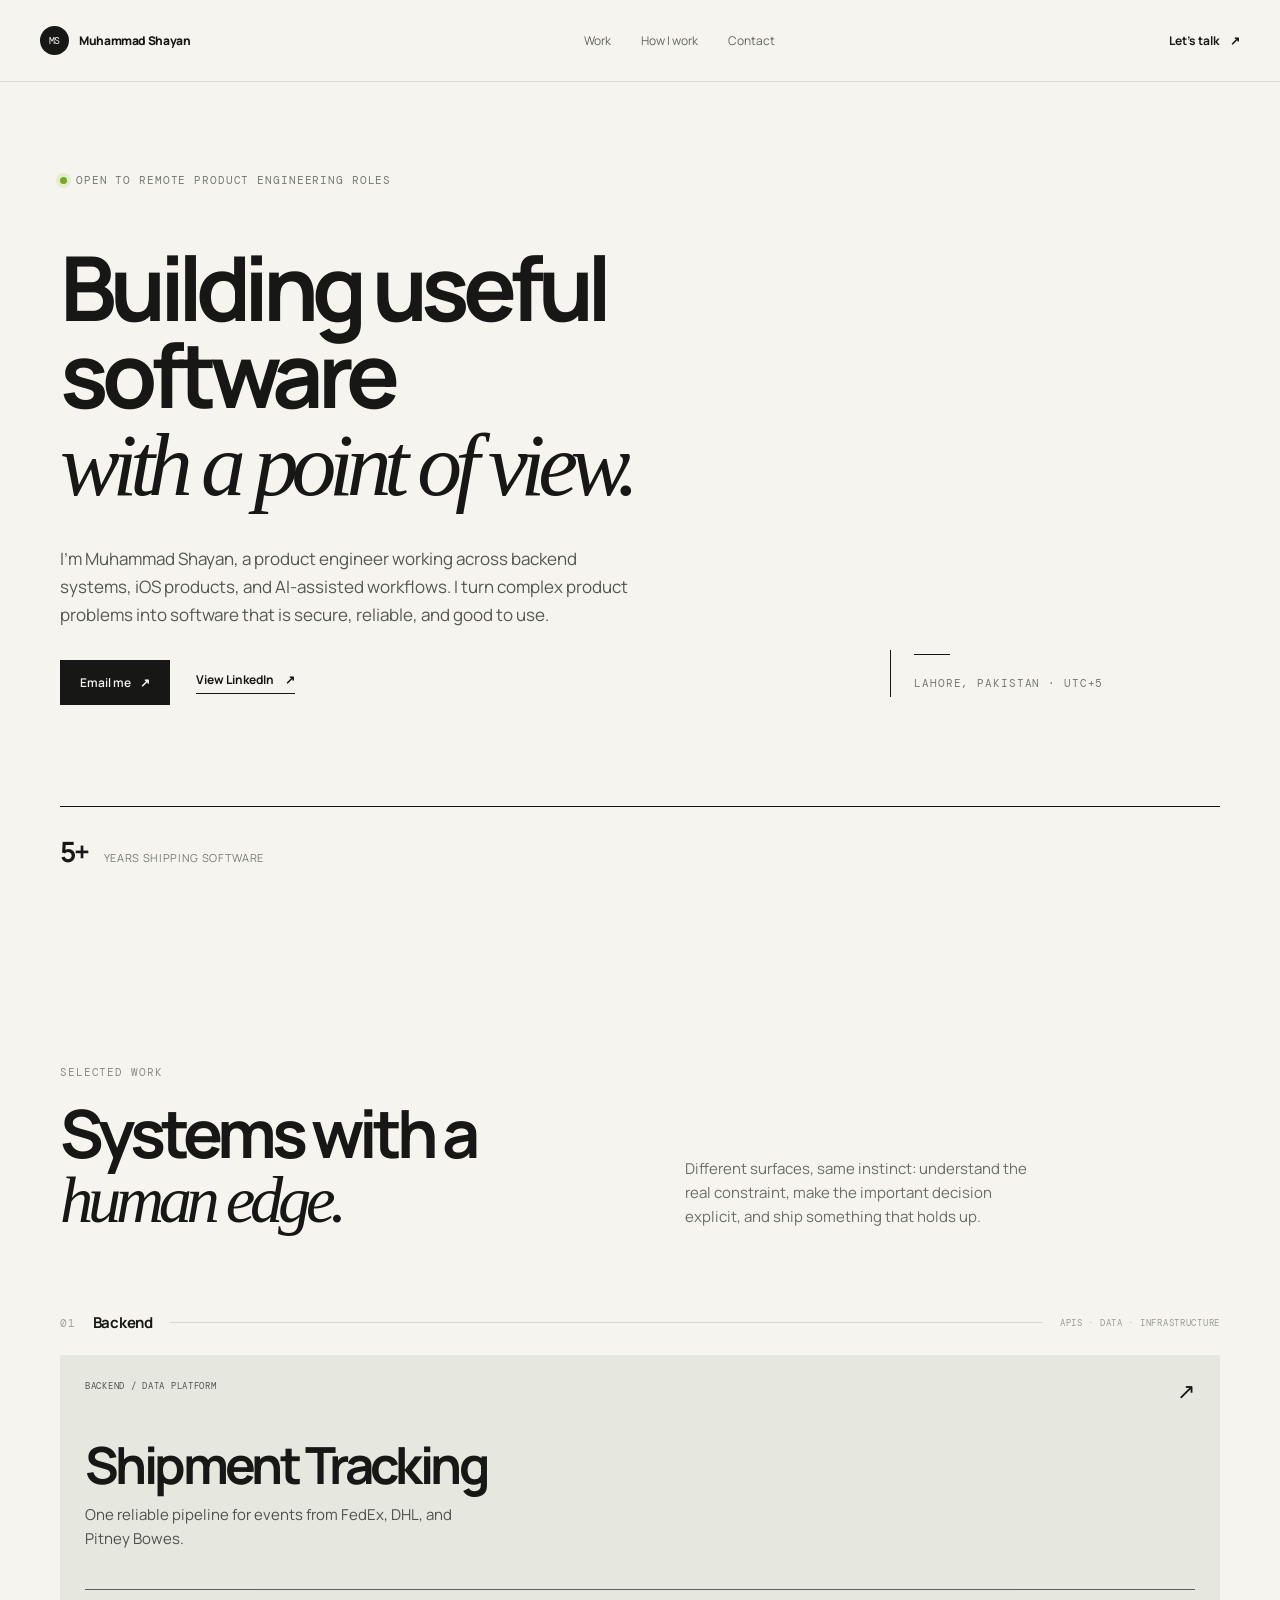
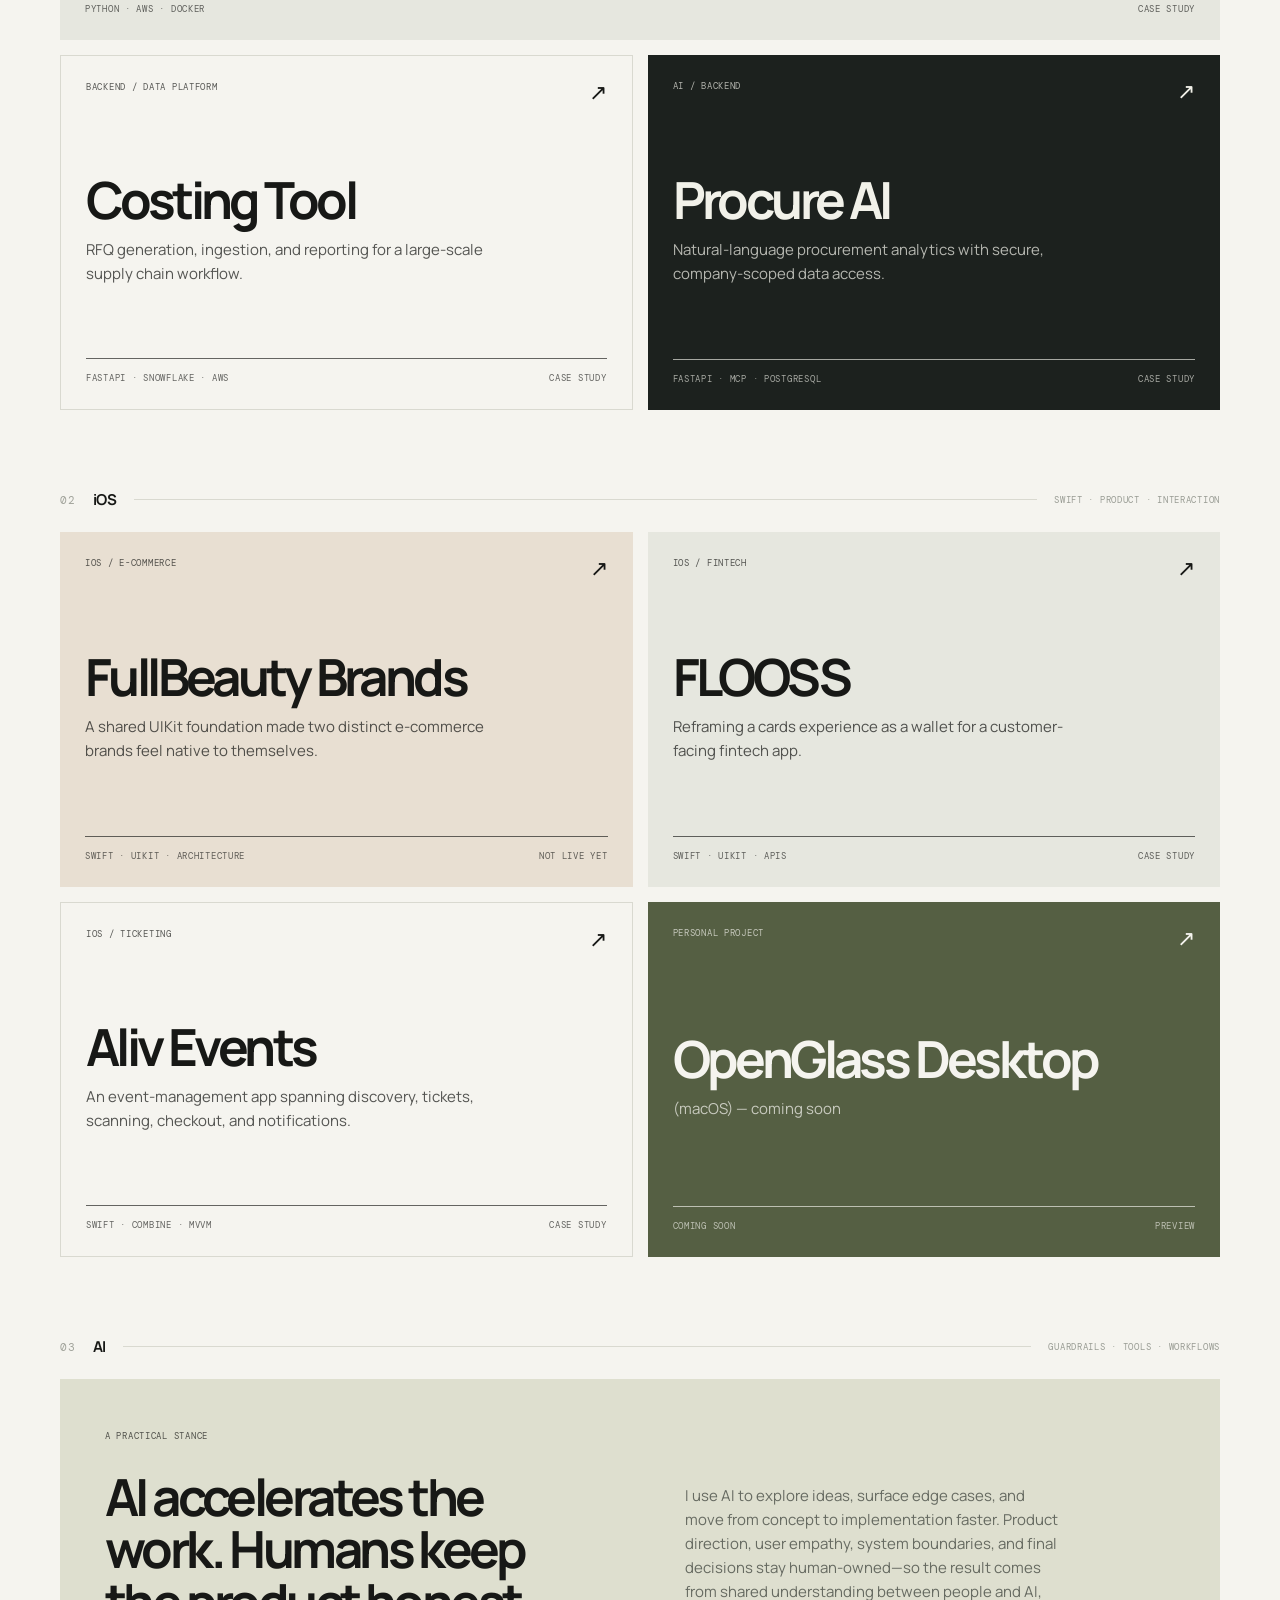
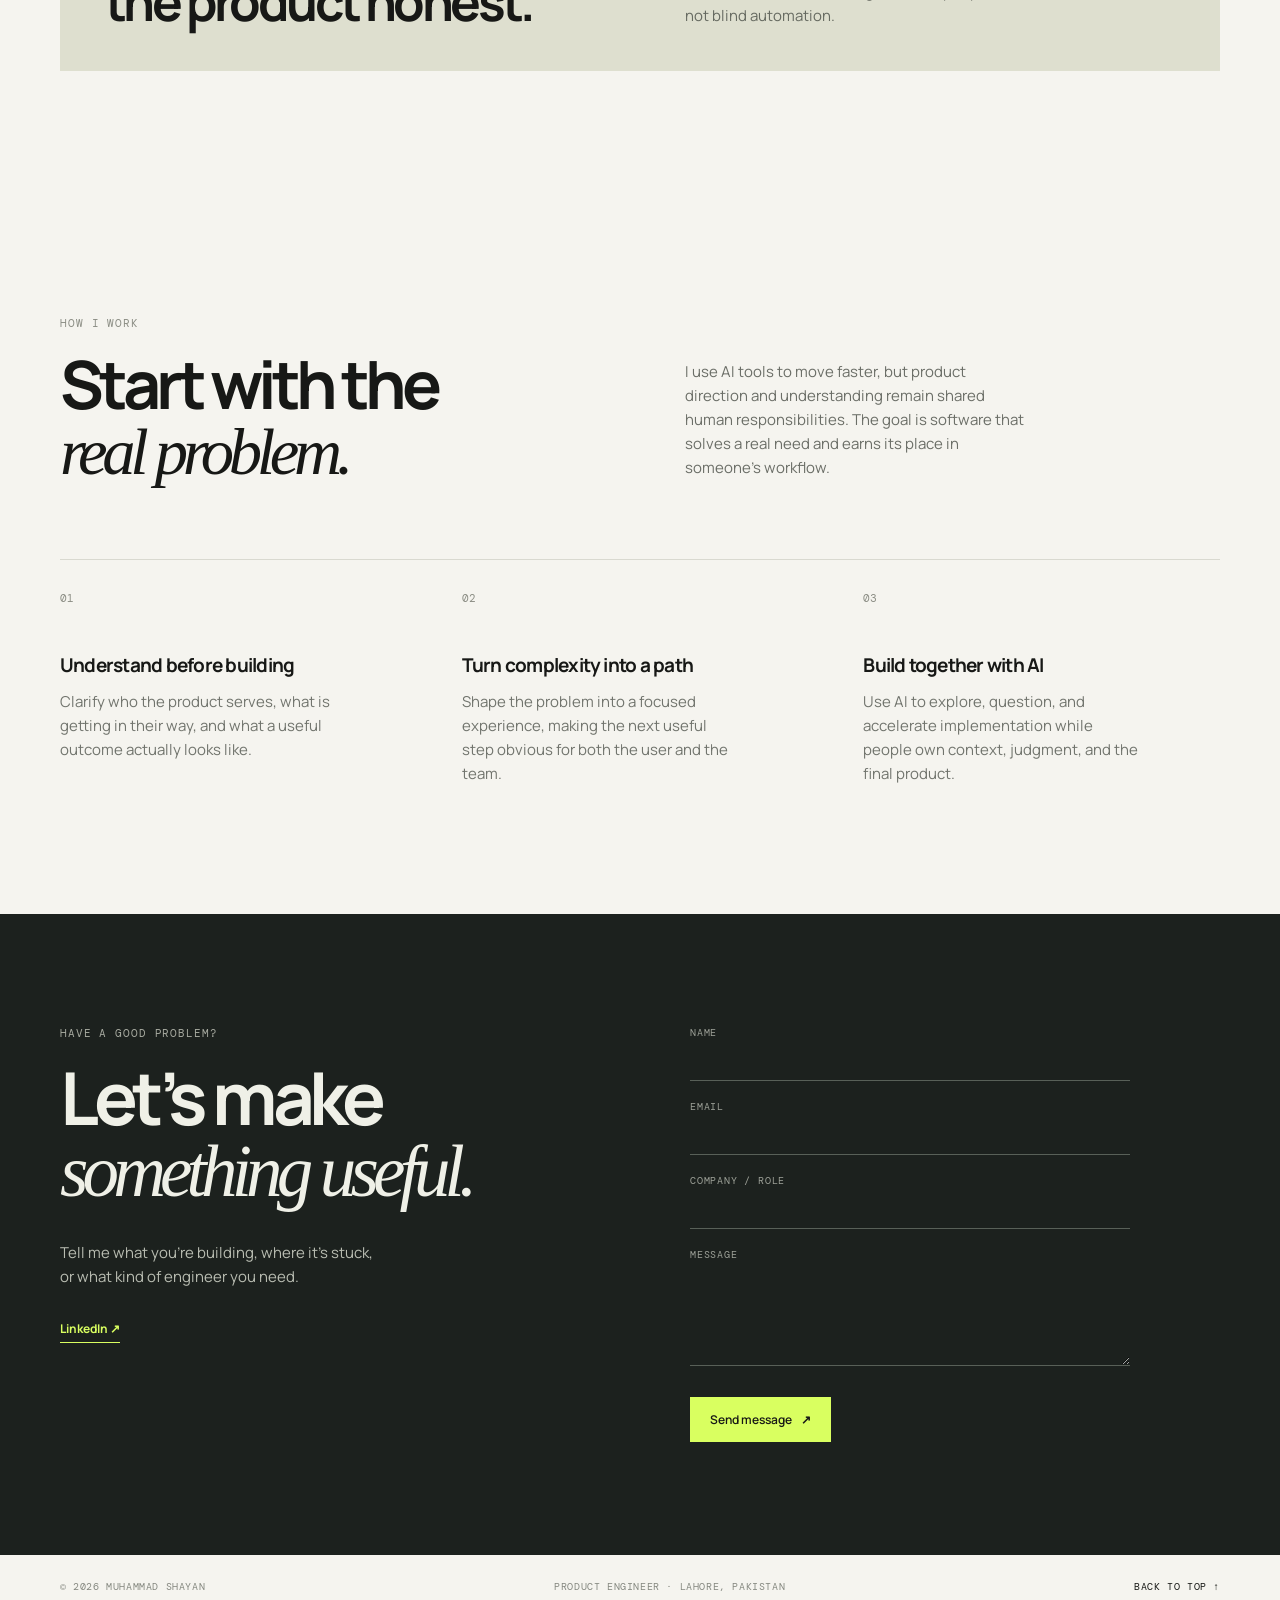
==== index.html @ cdfc48d8 "Add files via upload" ====
<!doctype html>
<html lang="en">
<head>
  <meta charset="utf-8">
  <meta name="viewport" content="width=device-width, initial-scale=1">
  <meta name="description" content="Muhammad Shayan is a product engineer building AI-assisted products grounded in secure APIs, useful data, and thoughtful UX.">
  <title>Muhammad Shayan — Product Engineer</title>
  <link rel="preconnect" href="https://fonts.googleapis.com">
  <link rel="preconnect" href="https://fonts.gstatic.com" crossorigin>
  <link href="https://fonts.googleapis.com/css2?family=DM+Mono:wght@400;500&family=Manrope:wght@400;500;600;700;800&display=swap" rel="stylesheet">
  <link rel="stylesheet" href="styles.css">
</head>
<body>
  <header class="site-header">
    <a class="brand" href="#top" aria-label="Muhammad Shayan home"><span class="brand-mark">MS</span><span>Muhammad Shayan</span></a>
    <nav aria-label="Main navigation">
      <a href="#work">Work</a><a href="#how-i-work">How I work</a><a href="#contact">Contact</a>
    </nav>
    <a class="header-cta" href="#contact">Let’s talk <span>↗</span></a>
  </header>

  <main id="top">
    <section class="hero section-shell">
      <div class="eyebrow"><span class="status-dot"></span> Open to remote product engineering roles</div>
      <div class="hero-grid">
        <div>
          <h1>Building useful software<br><em>with a point of view.</em></h1>
          <p class="hero-copy">I’m Muhammad Shayan, a product engineer working across backend systems, iOS products, and AI-assisted workflows. I turn complex product problems into software that is secure, reliable, and good to use.</p>
          <div class="hero-actions"><a class="button button-dark" href="#contact">Email me <span>↗</span></a><a class="text-link" href="https://www.linkedin.com/in/muhammad-shayan-96467b20a/" target="_blank" rel="noreferrer">View LinkedIn <span>↗</span></a></div>
        </div>
        <div class="hero-note"><span class="note-line"></span><span class="mono-label">Lahore, Pakistan · UTC+5</span></div>
      </div>
      <div class="proof-grid"><div><strong>5+</strong><span>years shipping software</span></div></div>
    </section>

    <section class="work section-shell" id="work">
      <div class="section-intro"><div><span class="kicker">Selected work</span><h2>Systems with a<br><em>human edge.</em></h2></div><p>Different surfaces, same instinct: understand the real constraint, make the important decision explicit, and ship something that holds up.</p></div>
      <div class="discipline-block" id="backend"><div class="discipline-heading"><span class="section-number">01</span><h3>Backend</h3><span class="line"></span><span class="discipline-meta">APIs · data · infrastructure</span></div>
        <div class="project-grid">
          <a class="project-card card-wide card-light" href="projects/shipment-tracking.html"><div class="card-top"><span class="tag">Backend / Data platform</span><span class="arrow">↗</span></div><div><h4>Shipment Tracking</h4><p>One reliable pipeline for events from FedEx, DHL, and Pitney Bowes.</p></div><div class="card-footer"><span>Python · AWS · Docker</span><span>Case study</span></div></a>
          <a class="project-card card-outline" href="projects/costing-tool.html"><div class="card-top"><span class="tag">Backend / Data platform</span><span class="arrow">↗</span></div><div><h4>Costing Tool</h4><p>RFQ generation, ingestion, and reporting for a large-scale supply chain workflow.</p></div><div class="card-footer"><span>FastAPI · Snowflake · AWS</span><span>Case study</span></div></a>
          <a class="project-card dark-card" href="projects/procure-ai.html"><div class="card-top"><span class="tag">AI / Backend</span><span class="arrow">↗</span></div><div><h4>Procure AI</h4><p>Natural-language procurement analytics with secure, company-scoped data access.</p></div><div class="card-footer"><span>FastAPI · MCP · PostgreSQL</span><span>Case study</span></div></a>
        </div>
      </div>
      <div class="discipline-block" id="ios"><div class="discipline-heading"><span class="section-number">02</span><h3>iOS</h3><span class="line"></span><span class="discipline-meta">Swift · product · interaction</span></div>
        <div class="project-grid">
          <a class="project-card card-warm" href="projects/fullbeauty.html"><div class="card-top"><span class="tag">iOS / E-commerce</span><span class="arrow">↗</span></div><div><h4>FullBeauty Brands</h4><p>A shared UIKit foundation made two distinct e-commerce brands feel native to themselves.</p></div><div class="card-footer"><span>Swift · UIKit · Architecture</span><span>Not live yet</span></div></a>
          <a class="project-card card-light" href="projects/flooss.html"><div class="card-top"><span class="tag">iOS / Fintech</span><span class="arrow">↗</span></div><div><h4>FLOOSS</h4><p>Reframing a cards experience as a wallet for a customer-facing fintech app.</p></div><div class="card-footer"><span>Swift · UIKit · APIs</span><span>Case study</span></div></a>
          <a class="project-card card-outline" href="projects/aliv-events.html"><div class="card-top"><span class="tag">iOS / Ticketing</span><span class="arrow">↗</span></div><div><h4>Aliv Events</h4><p>An event-management app spanning discovery, tickets, scanning, checkout, and notifications.</p></div><div class="card-footer"><span>Swift · Combine · MVVM</span><span>Case study</span></div></a>
          <a class="project-card card-dark-accent" href="projects/openglass.html"><div class="card-top"><span class="tag">Personal project</span><span class="arrow">↗</span></div><div><h4>OpenGlass Desktop</h4><p>(macOS) — coming soon</p></div><div class="card-footer"><span>Coming soon</span><span>Preview</span></div></a>
        </div>
      </div>
      <div class="discipline-block" id="ai"><div class="discipline-heading"><span class="section-number">03</span><h3>AI</h3><span class="line"></span><span class="discipline-meta">guardrails · tools · workflows</span></div>
        <div class="ai-feature"><div><span class="tag">A practical stance</span><h4>AI accelerates the work. Humans keep the product honest.</h4></div><p>I use AI to explore ideas, surface edge cases, and move from concept to implementation faster. Product direction, user empathy, system boundaries, and final decisions stay human-owned—so the result comes from shared understanding between people and AI, not blind automation.</p></div>
      </div>
    </section>


    <section class="how section-shell" id="how-i-work"><div class="section-intro"><div><span class="kicker">How I work</span><h2>Start with the<br><em>real problem.</em></h2></div><p>I use AI tools to move faster, but product direction and understanding remain shared human responsibilities. The goal is software that solves a real need and earns its place in someone’s workflow.</p></div><div class="principles"><div><span>01</span><h3>Understand before building</h3><p>Clarify who the product serves, what is getting in their way, and what a useful outcome actually looks like.</p></div><div><span>02</span><h3>Turn complexity into a path</h3><p>Shape the problem into a focused experience, making the next useful step obvious for both the user and the team.</p></div><div><span>03</span><h3>Build together with AI</h3><p>Use AI to explore, question, and accelerate implementation while people own context, judgment, and the final product.</p></div></div></section>

    <section class="contact dark-section" id="contact"><div class="section-shell contact-grid"><div><span class="kicker muted">Have a good problem?</span><h2>Let’s make<br><em>something useful.</em></h2><p class="contact-intro">Tell me what you’re building, where it’s stuck, or what kind of engineer you need.</p><a class="linkedin-link" href="https://www.linkedin.com/in/muhammad-shayan-96467b20a/" target="_blank" rel="noreferrer">LinkedIn <span>↗</span></a></div><form action="https://formspree.io/f/xoeadeao" method="POST"><label>Name<input type="text" name="name" autocomplete="name" required></label><label>Email<input type="email" name="email" autocomplete="email" required></label><label>Company / role<input type="text" name="company_role" required></label><label>Message<textarea name="message" rows="4" required></textarea></label><button class="button button-light" type="submit">Send message <span>↗</span></button></form></div></section>
  </main>
  <footer class="site-footer section-shell"><span>© 2026 Muhammad Shayan</span><span>Product engineer · Lahore, Pakistan</span><a href="#top">Back to top ↑</a></footer>
  <script src="script.js"></script>
</body>
</html>
---- styles.css ----
:root{--ink:#171816;--muted:#777a73;--paper:#f5f4ef;--line:#d9d9d0;--dark:#1c211e;--acid:#d9ff60;--warm:#e8dfd2;--serif:Georgia,'Times New Roman',serif;--sans:'Manrope',Arial,sans-serif;--mono:'DM Mono',monospace}*{box-sizing:border-box}html{scroll-behavior:smooth}body{margin:0;background:var(--paper);color:var(--ink);font-family:var(--sans);font-size:15px;line-height:1.6}a{color:inherit;text-decoration:none}.section-shell{max-width:1240px;margin:0 auto;padding-left:40px;padding-right:40px}.site-header{height:82px;display:flex;align-items:center;justify-content:space-between;max-width:1320px;margin:auto;padding:0 40px;border-bottom:1px solid var(--line);font-size:12px}.brand{display:flex;align-items:center;gap:10px;font-weight:800;letter-spacing:-.03em}.brand-mark{display:grid;place-items:center;width:29px;height:29px;background:var(--ink);color:var(--paper);border-radius:50%;font:10px var(--mono);letter-spacing:-.08em}.site-header nav{display:flex;gap:30px;color:#62655e}.site-header nav a:hover,.text-link:hover{color:var(--ink)}.header-cta{font-weight:700}.header-cta span,.button span,.text-link span{margin-left:9px}.hero{padding-top:91px;padding-bottom:76px}.eyebrow,.kicker,.tag,.note-label,.mono-label,.discipline-meta,.section-number,.card-footer,.form-note{font:11px var(--mono);text-transform:uppercase;letter-spacing:.08em}.eyebrow{display:flex;align-items:center;gap:9px;color:var(--muted);margin-bottom:57px}.status-dot{width:7px;height:7px;border-radius:50%;background:#79a91e;box-shadow:0 0 0 4px #e4edcf}.hero-grid{display:grid;grid-template-columns:1.55fr .7fr;gap:100px;align-items:end}.hero h1,h2{font-size:clamp(48px,7vw,94px);letter-spacing:-.075em;line-height:.97;margin:0;font-weight:700}.hero h1 em,h2 em{font-family:var(--serif);font-weight:400;letter-spacing:-.08em}.hero-copy{max-width:575px;color:#555850;font-size:17px;line-height:1.65;margin:36px 0 31px}.hero-actions{display:flex;align-items:center;gap:26px}.button{display:inline-flex;align-items:center;border:0;padding:14px 20px;font:600 12px var(--sans);cursor:pointer}.button-dark{background:var(--ink);color:var(--paper)}.button-light{background:var(--acid);color:var(--ink)}.text-link{font-weight:700;font-size:12px;border-bottom:1px solid currentColor;padding-bottom:4px}.hero-note{border-left:1px solid var(--ink);padding:4px 0 3px 23px;margin-bottom:8px}.hero-note p{font-size:16px;line-height:1.5;margin:17px 0 31px;max-width:235px}.note-label,.mono-label{color:var(--muted)}.note-line{display:block;width:36px;border-top:1px solid var(--ink);margin-bottom:15px}.proof-grid{display:grid;grid-template-columns:repeat(3,1fr);gap:20px;border-top:1px solid var(--ink);margin-top:101px;padding-top:22px}.proof-grid div{display:flex;align-items:baseline;gap:15px}.proof-grid strong{font-size:28px;letter-spacing:-.06em}.proof-grid span{font-size:11px;color:var(--muted);text-transform:uppercase;letter-spacing:.06em}.work{padding-top:115px;padding-bottom:130px}.section-intro{display:grid;grid-template-columns:1fr 1fr;gap:90px;align-items:end;margin-bottom:75px}.kicker{display:block;color:#8b8d84;margin-bottom:22px}.section-intro h2{font-size:clamp(44px,5.2vw,70px)}.section-intro>p{max-width:345px;color:#6b6e67;margin:0 0 4px}.discipline-block{margin-top:78px}.discipline-heading{display:flex;align-items:center;gap:17px;margin-bottom:20px}.discipline-heading h3{font-size:15px;margin:0;letter-spacing:-.02em}.section-number{color:#a1a39b}.discipline-heading .line{height:1px;flex:1;background:var(--line)}.discipline-meta{color:#999c94;font-size:9px}.project-grid{display:grid;grid-template-columns:1fr 1fr;gap:15px}.project-card{min-height:355px;padding:25px;display:flex;flex-direction:column;justify-content:space-between;transition:transform .3s ease,box-shadow .3s ease}.project-card:hover{transform:translateY(-5px);box-shadow:0 14px 28px #1c211e13}.card-wide{grid-column:span 2;min-height:285px}.dark-card{background:var(--dark);color:#f1f1e9}.card-light{background:#e6e7df}.card-outline{border:1px solid var(--line)}.card-warm{background:var(--warm)}.card-dark-accent{background:#555f43;color:#f5f4ef}.card-top,.card-footer{display:flex;justify-content:space-between;gap:15px}.tag{font-size:9px;opacity:.7}.arrow{font-size:22px;line-height:1}.project-card h4{font-size:clamp(31px,4vw,56px);line-height:1;letter-spacing:-.07em;margin:0 0 13px}.project-card p{max-width:410px;margin:0;opacity:.72}.card-footer{font-size:9px;opacity:.65;border-top:1px solid currentColor;padding-top:13px}.ai-feature{display:grid;grid-template-columns:1fr 1fr;gap:90px;background:#dedfcf;padding:43px 45px;align-items:end}.ai-feature h4{font-size:clamp(28px,4vw,52px);line-height:1.03;letter-spacing:-.07em;max-width:550px;margin:24px 0 0}.ai-feature p{color:#666a61;max-width:380px;margin:0}.dark-section{background:var(--dark);color:#eff0e7}.split-section{display:grid;grid-template-columns:1fr 1fr;gap:100px;padding-top:112px;padding-bottom:118px}.muted{color:#a7aaa0}.about h2,.contact h2{font-size:clamp(46px,5.7vw,75px)}.about-copy{max-width:405px;align-self:end;color:#b9bdb2}.about-copy p{margin:0 0 21px}.light-link{color:var(--acid);display:inline-block;margin-top:18px}.how{padding-top:115px;padding-bottom:128px}.principles{display:grid;grid-template-columns:repeat(3,1fr);gap:45px;border-top:1px solid var(--line);padding-top:25px}.principles span{font:11px var(--mono);color:#8b8d84}.principles h3{font-size:19px;margin:41px 0 10px;letter-spacing:-.04em}.principles p{color:#71746d;max-width:275px;margin:0}.contact{padding:0}.contact-grid{display:grid;grid-template-columns:1fr 1fr;gap:100px;padding-top:112px;padding-bottom:113px}.contact-intro{color:#b9bdb2;max-width:315px;margin:33px 0 27px}.linkedin-link{color:var(--acid);font-weight:700;font-size:12px;border-bottom:1px solid var(--acid);padding-bottom:5px}.contact form{max-width:440px}.contact label{display:block;color:#9da198;font:10px var(--mono);text-transform:uppercase;letter-spacing:.08em;margin-bottom:19px}.contact input,.contact textarea{display:block;width:100%;border:0;border-bottom:1px solid #586058;background:transparent;color:#eff0e7;padding:10px 0;font:15px var(--sans);outline:0;resize:vertical}.contact input:focus,.contact textarea:focus{border-color:var(--acid)}.contact button{margin-top:12px}.form-note{color:#777e72;font-size:9px;margin-top:17px}.site-footer{display:flex;justify-content:space-between;padding-top:25px;padding-bottom:25px;font:10px var(--mono);text-transform:uppercase;letter-spacing:.06em;color:#858880}.site-footer a{color:var(--ink)}@media(max-width:760px){.section-shell{padding-left:22px;padding-right:22px}.site-header{padding:0 22px}.site-header nav{display:none}.header-cta{font-size:11px}.hero{padding-top:61px}.eyebrow{margin-bottom:42px}.hero-grid,.section-intro,.split-section,.contact-grid,.ai-feature{grid-template-columns:1fr;gap:37px}.hero-copy{font-size:15px}.hero-note{margin-top:25px}.proof-grid{margin-top:70px;grid-template-columns:1fr;gap:16px}.proof-grid div{justify-content:space-between}.work,.how{padding-top:80px;padding-bottom:90px}.section-intro{margin-bottom:53px}.discipline-block{margin-top:60px}.discipline-meta{display:none}.project-grid{grid-template-columns:1fr}.card-wide{grid-column:auto}.project-card,.card-wide{min-height:310px}.ai-feature{padding:29px 25px}.split-section,.contact-grid{padding-top:80px;padding-bottom:83px}.principles{grid-template-columns:1fr;gap:36px}.principles h3{margin-top:18px}.site-footer{padding-left:22px;padding-right:22px;gap:12px;flex-wrap:wrap}.site-footer span:nth-child(2){display:none}}
@import url('detail.css');
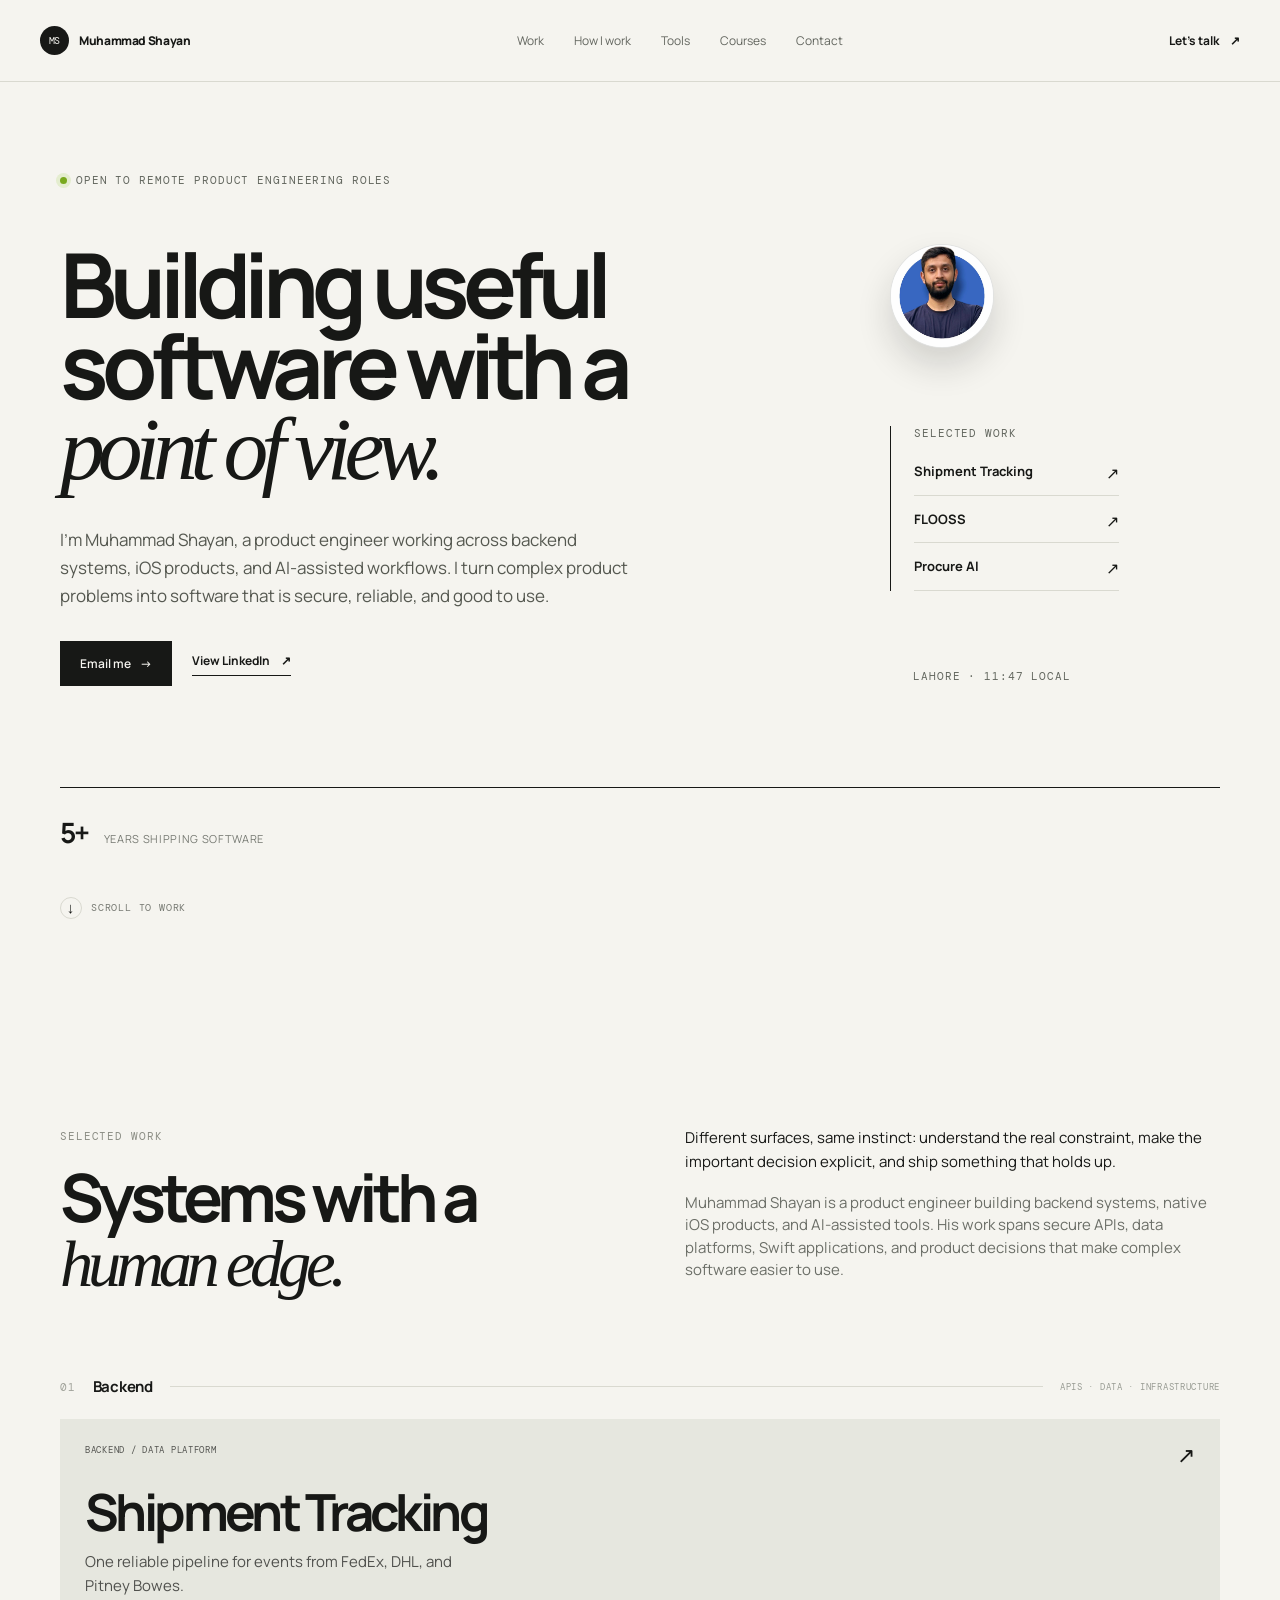
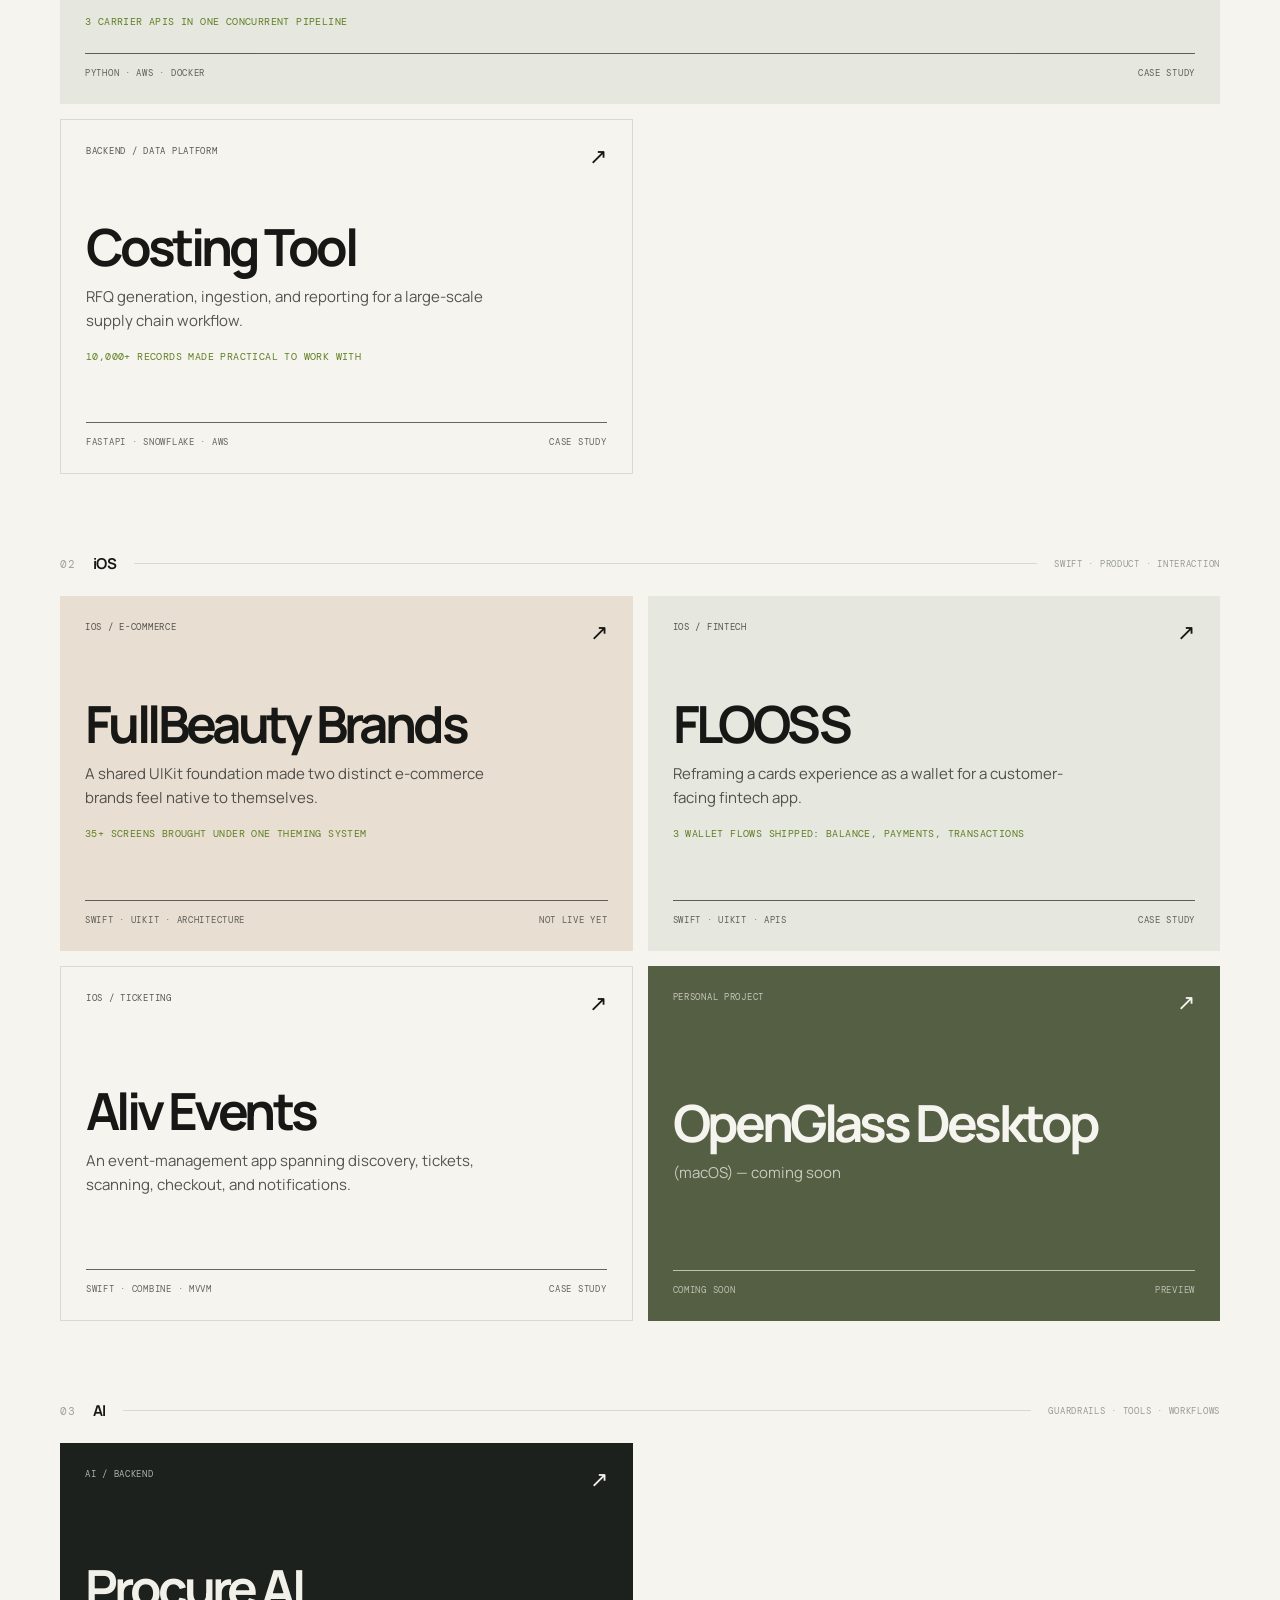
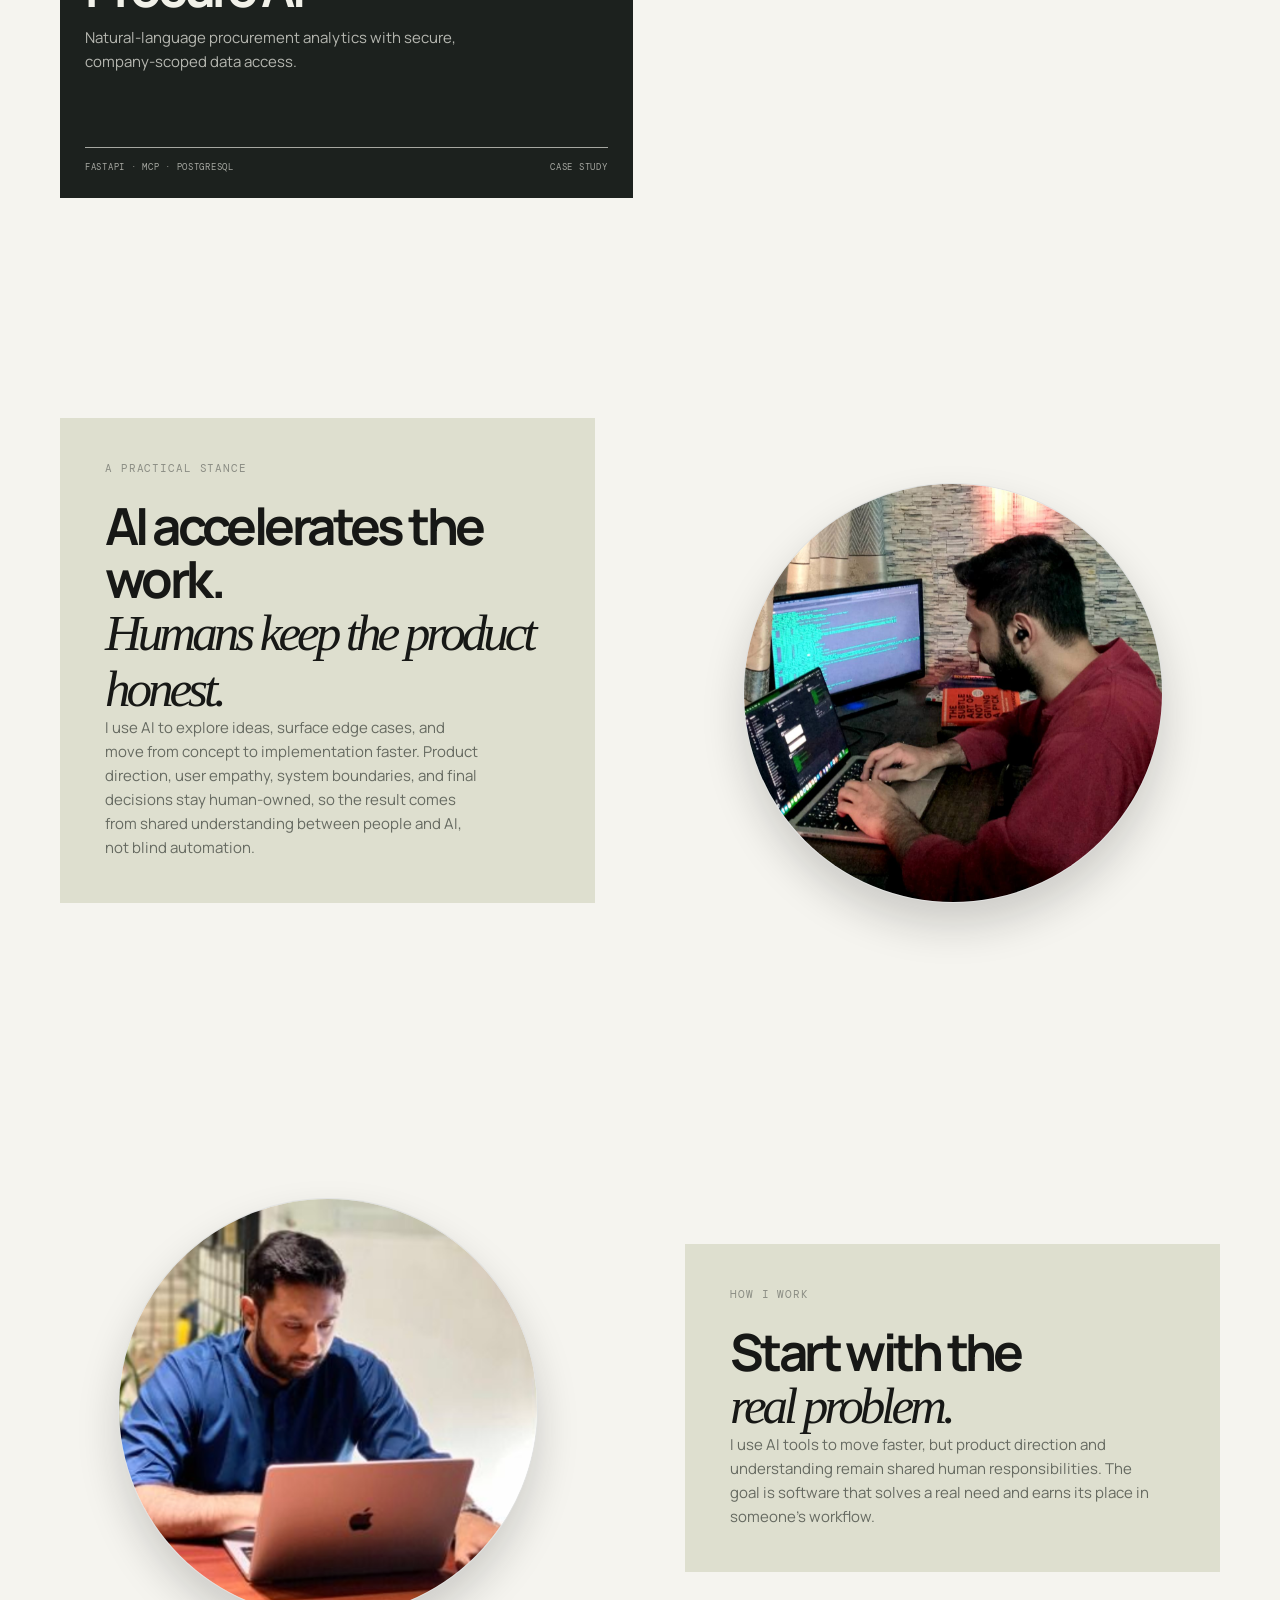
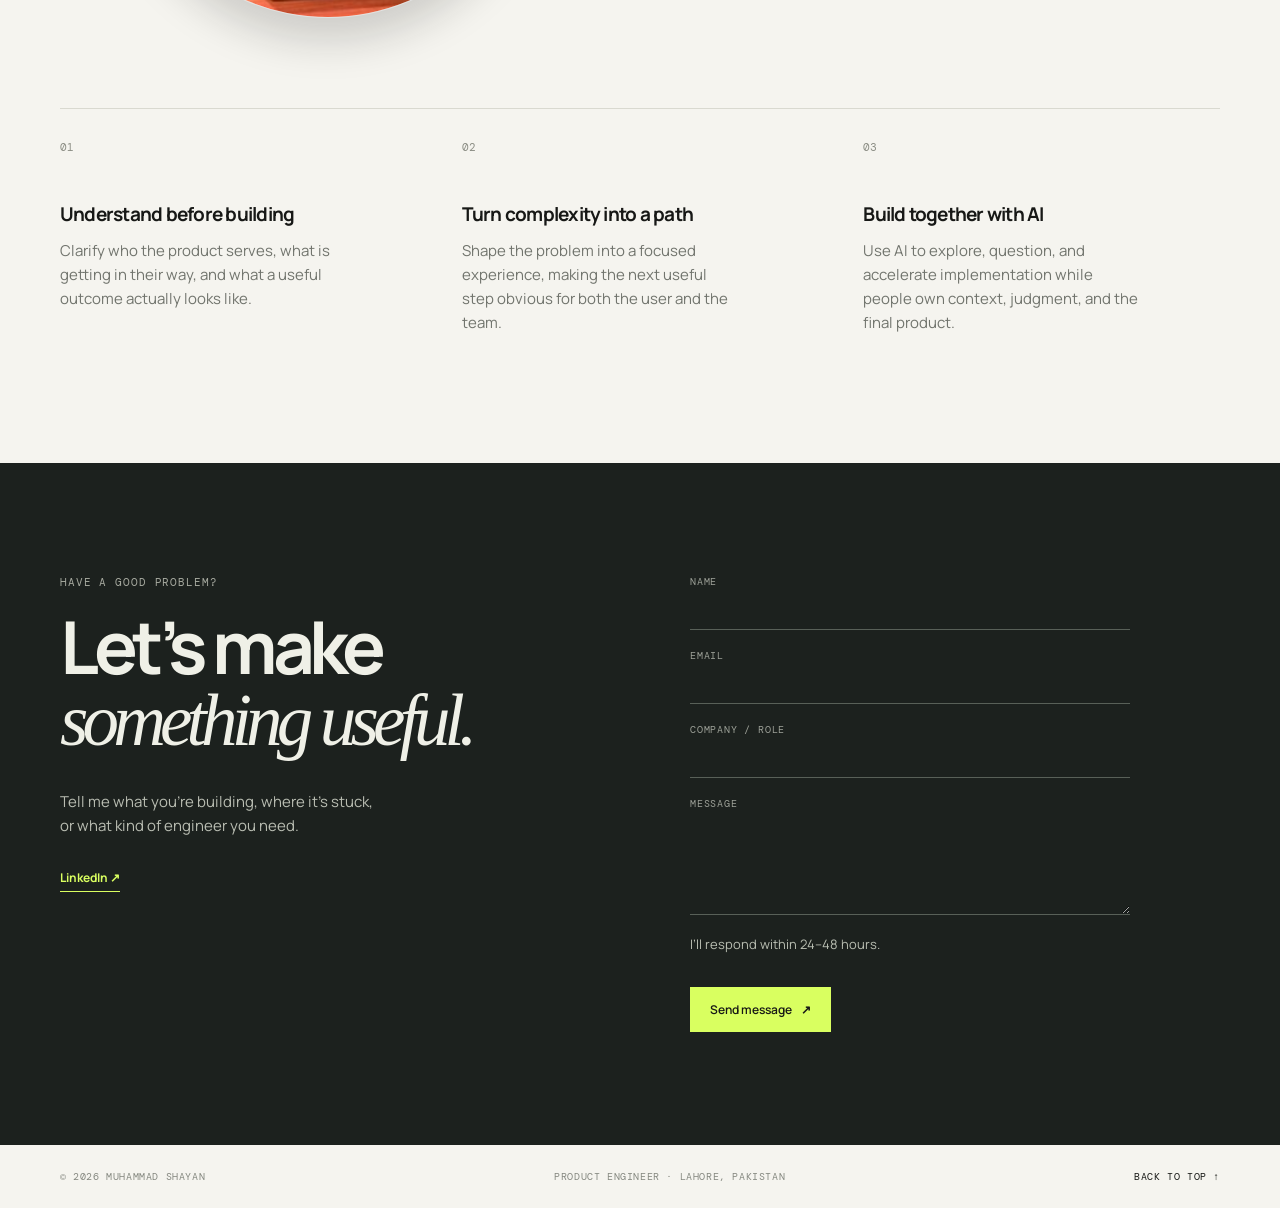
==== commit cac4a52e: "Add files via upload" ====
--- a/index.html
+++ b/index.html
@@ -3,7 +3,30 @@
 <head>
   <meta charset="utf-8">
   <meta name="viewport" content="width=device-width, initial-scale=1">
-  <meta name="description" content="Muhammad Shayan is a product engineer building AI-assisted products grounded in secure APIs, useful data, and thoughtful UX.">
+  <meta name="description" content="Muhammad Shayan is a product engineer building backend systems, native iOS products, and AI-assisted tools grounded in secure APIs, useful data, and thoughtful UX.">
+  <meta name="author" content="Muhammad Shayan">
+  <link rel="canonical" href="https://muhammad-shayan-haider.github.io/">
+  <link rel="icon" href="assets/favicon.svg" type="image/svg+xml">
+  <meta property="og:type" content="website">
+  <meta property="og:url" content="https://muhammad-shayan-haider.github.io/">
+  <meta property="og:title" content="Muhammad Shayan — Product Engineer">
+  <meta property="og:description" content="Backend systems, iOS products, and AI-assisted workflows — built with sound engineering judgment.">
+  <meta property="og:image" content="https://muhammad-shayan-haider.github.io/assets/og-preview.png">
+  <meta property="og:image:width" content="1731">
+  <meta property="og:image:height" content="909">
+  <meta name="twitter:card" content="summary_large_image">
+  <meta name="twitter:title" content="Muhammad Shayan — Product Engineer">
+  <meta name="twitter:description" content="Backend systems, iOS products, and AI-assisted workflows — built with sound engineering judgment.">
+  <meta name="twitter:image" content="https://muhammad-shayan-haider.github.io/assets/og-preview.png">
+  <script type="application/ld+json">
+    {
+      "@context": "https://schema.org",
+      "@graph": [
+        {"@type":"Person","@id":"https://muhammad-shayan-haider.github.io/#person","name":"Muhammad Shayan","jobTitle":"Product Engineer","url":"https://muhammad-shayan-haider.github.io/","sameAs":["https://www.linkedin.com/in/muhammad-shayan-96467b20a/"],"knowsAbout":["Backend engineering","iOS development","Swift","AI product engineering","Secure APIs"]},
+        {"@type":"WebSite","@id":"https://muhammad-shayan-haider.github.io/#website","url":"https://muhammad-shayan-haider.github.io/","name":"Muhammad Shayan — Product Engineer","description":"Muhammad Shayan is a product engineer building backend systems, native iOS products, and AI-assisted tools.","publisher":{"@id":"https://muhammad-shayan-haider.github.io/#person"}}
+      ]
+    }
+  </script>
   <title>Muhammad Shayan — Product Engineer</title>
   <link rel="preconnect" href="https://fonts.googleapis.com">
   <link rel="preconnect" href="https://fonts.gstatic.com" crossorigin>
@@ -14,7 +37,7 @@
   <header class="site-header">
     <a class="brand" href="#top" aria-label="Muhammad Shayan home"><span class="brand-mark">MS</span><span>Muhammad Shayan</span></a>
     <nav aria-label="Main navigation">
-      <a href="#work">Work</a><a href="#how-i-work">How I work</a><a href="#contact">Contact</a>
+      <a href="#work">Work</a><a href="#how-i-work">How I work</a><a href="tools.html">Tools</a><a href="courses.html">Courses</a><a href="#contact">Contact</a>
     </nav>
     <a class="header-cta" href="#contact">Let’s talk <span>↗</span></a>
   </header>
@@ -24,41 +47,59 @@
       <div class="eyebrow"><span class="status-dot"></span> Open to remote product engineering roles</div>
       <div class="hero-grid">
         <div>
-          <h1>Building useful software<br><em>with a point of view.</em></h1>
+          <h1>Building useful<br>software with a<br><em>point of view.</em></h1>
           <p class="hero-copy">I’m Muhammad Shayan, a product engineer working across backend systems, iOS products, and AI-assisted workflows. I turn complex product problems into software that is secure, reliable, and good to use.</p>
-          <div class="hero-actions"><a class="button button-dark" href="#contact">Email me <span>↗</span></a><a class="text-link" href="https://www.linkedin.com/in/muhammad-shayan-96467b20a/" target="_blank" rel="noreferrer">View LinkedIn <span>↗</span></a></div>
+          <div class="hero-actions"><a class="button button-dark" href="#contact">Email me <span>→</span></a><a class="text-link" href="https://www.linkedin.com/in/muhammad-shayan-96467b20a/" target="_blank" rel="noreferrer">View LinkedIn <span>↗</span></a></div>
         </div>
-        <div class="hero-note"><span class="note-line"></span><span class="mono-label">Lahore, Pakistan · UTC+5</span></div>
+        <div class="hero-side"><img class="hero-portrait" src="assets/muhammad-shayan.jpg" alt="Portrait of Muhammad Shayan"><div class="hero-teaser"><span class="mono-label">Selected work</span><a href="projects/shipment-tracking.html">Shipment Tracking <span>↗</span></a><a href="projects/flooss.html">FLOOSS <span>↗</span></a><a href="projects/procure-ai.html">Procure AI <span>↗</span></a></div><div class="hero-note"><span class="mono-label" id="local-time">Lahore · --:-- local</span></div></div>
       </div>
-      <div class="proof-grid"><div><strong>5+</strong><span>years shipping software</span></div></div>
+      <div class="proof-grid"><div><strong>5+</strong><span>years shipping software</span></div></div><a class="scroll-cue" href="#work" aria-label="Scroll to selected work"><span>↓</span> Scroll to work</a>
     </section>
 
     <section class="work section-shell" id="work">
-      <div class="section-intro"><div><span class="kicker">Selected work</span><h2>Systems with a<br><em>human edge.</em></h2></div><p>Different surfaces, same instinct: understand the real constraint, make the important decision explicit, and ship something that holds up.</p></div>
+      <div class="section-intro"><div><span class="kicker">Selected work</span><h2>Systems with a<br><em>human edge.</em></h2></div><div><p>Different surfaces, same instinct: understand the real constraint, make the important decision explicit, and ship something that holds up.</p><p class="seo-context">Muhammad Shayan is a product engineer building backend systems, native iOS products, and AI-assisted tools. His work spans secure APIs, data platforms, Swift applications, and product decisions that make complex software easier to use.</p></div></div>
       <div class="discipline-block" id="backend"><div class="discipline-heading"><span class="section-number">01</span><h3>Backend</h3><span class="line"></span><span class="discipline-meta">APIs · data · infrastructure</span></div>
         <div class="project-grid">
-          <a class="project-card card-wide card-light" href="projects/shipment-tracking.html"><div class="card-top"><span class="tag">Backend / Data platform</span><span class="arrow">↗</span></div><div><h4>Shipment Tracking</h4><p>One reliable pipeline for events from FedEx, DHL, and Pitney Bowes.</p></div><div class="card-footer"><span>Python · AWS · Docker</span><span>Case study</span></div></a>
-          <a class="project-card card-outline" href="projects/costing-tool.html"><div class="card-top"><span class="tag">Backend / Data platform</span><span class="arrow">↗</span></div><div><h4>Costing Tool</h4><p>RFQ generation, ingestion, and reporting for a large-scale supply chain workflow.</p></div><div class="card-footer"><span>FastAPI · Snowflake · AWS</span><span>Case study</span></div></a>
-          <a class="project-card dark-card" href="projects/procure-ai.html"><div class="card-top"><span class="tag">AI / Backend</span><span class="arrow">↗</span></div><div><h4>Procure AI</h4><p>Natural-language procurement analytics with secure, company-scoped data access.</p></div><div class="card-footer"><span>FastAPI · MCP · PostgreSQL</span><span>Case study</span></div></a>
+          <a class="project-card card-wide card-light" href="projects/shipment-tracking.html"><div class="card-top"><span class="tag">Backend / Data platform</span><span class="arrow">↗</span></div><div><h4>Shipment Tracking</h4><p>One reliable pipeline for events from FedEx, DHL, and Pitney Bowes.</p><span class="outcome">3 carrier APIs in one concurrent pipeline</span></div><div class="card-footer"><span>Python · AWS · Docker</span><span>Case study</span></div></a>
+          <a class="project-card card-outline" href="projects/costing-tool.html"><div class="card-top"><span class="tag">Backend / Data platform</span><span class="arrow">↗</span></div><div><h4>Costing Tool</h4><p>RFQ generation, ingestion, and reporting for a large-scale supply chain workflow.</p><span class="outcome">10,000+ records made practical to work with</span></div><div class="card-footer"><span>FastAPI · Snowflake · AWS</span><span>Case study</span></div></a>
         </div>
       </div>
       <div class="discipline-block" id="ios"><div class="discipline-heading"><span class="section-number">02</span><h3>iOS</h3><span class="line"></span><span class="discipline-meta">Swift · product · interaction</span></div>
         <div class="project-grid">
-          <a class="project-card card-warm" href="projects/fullbeauty.html"><div class="card-top"><span class="tag">iOS / E-commerce</span><span class="arrow">↗</span></div><div><h4>FullBeauty Brands</h4><p>A shared UIKit foundation made two distinct e-commerce brands feel native to themselves.</p></div><div class="card-footer"><span>Swift · UIKit · Architecture</span><span>Not live yet</span></div></a>
-          <a class="project-card card-light" href="projects/flooss.html"><div class="card-top"><span class="tag">iOS / Fintech</span><span class="arrow">↗</span></div><div><h4>FLOOSS</h4><p>Reframing a cards experience as a wallet for a customer-facing fintech app.</p></div><div class="card-footer"><span>Swift · UIKit · APIs</span><span>Case study</span></div></a>
+          <a class="project-card card-warm" href="projects/fullbeauty.html"><div class="card-top"><span class="tag">iOS / E-commerce</span><span class="arrow">↗</span></div><div><h4>FullBeauty Brands</h4><p>A shared UIKit foundation made two distinct e-commerce brands feel native to themselves.</p><span class="outcome">35+ screens brought under one theming system</span></div><div class="card-footer"><span>Swift · UIKit · Architecture</span><span>Not live yet</span></div></a>
+          <a class="project-card card-light" href="projects/flooss.html"><div class="card-top"><span class="tag">iOS / Fintech</span><span class="arrow">↗</span></div><div><h4>FLOOSS</h4><p>Reframing a cards experience as a wallet for a customer-facing fintech app.</p><span class="outcome">3 wallet flows shipped: balance, payments, transactions</span></div><div class="card-footer"><span>Swift · UIKit · APIs</span><span>Case study</span></div></a>
           <a class="project-card card-outline" href="projects/aliv-events.html"><div class="card-top"><span class="tag">iOS / Ticketing</span><span class="arrow">↗</span></div><div><h4>Aliv Events</h4><p>An event-management app spanning discovery, tickets, scanning, checkout, and notifications.</p></div><div class="card-footer"><span>Swift · Combine · MVVM</span><span>Case study</span></div></a>
           <a class="project-card card-dark-accent" href="projects/openglass.html"><div class="card-top"><span class="tag">Personal project</span><span class="arrow">↗</span></div><div><h4>OpenGlass Desktop</h4><p>(macOS) — coming soon</p></div><div class="card-footer"><span>Coming soon</span><span>Preview</span></div></a>
         </div>
       </div>
       <div class="discipline-block" id="ai"><div class="discipline-heading"><span class="section-number">03</span><h3>AI</h3><span class="line"></span><span class="discipline-meta">guardrails · tools · workflows</span></div>
-        <div class="ai-feature"><div><span class="tag">A practical stance</span><h4>AI accelerates the work. Humans keep the product honest.</h4></div><p>I use AI to explore ideas, surface edge cases, and move from concept to implementation faster. Product direction, user empathy, system boundaries, and final decisions stay human-owned—so the result comes from shared understanding between people and AI, not blind automation.</p></div>
+        <div class="project-grid"><a class="project-card dark-card" href="projects/procure-ai.html"><div class="card-top"><span class="tag">AI / Backend</span><span class="arrow">↗</span></div><div><h4>Procure AI</h4><p>Natural-language procurement analytics with secure, company-scoped data access.</p></div><div class="card-footer"><span>FastAPI · MCP · PostgreSQL</span><span>Case study</span></div></a></div>
       </div>
     </section>
 
+    <section class="ai-spotlight section-shell" id="ai-spotlight">
+      <div class="ai-spotlight-copy">
+        <span class="kicker">A practical stance</span>
+        <h2>AI accelerates the work.<br><em>Humans keep the product honest.</em></h2>
+        <p>I use AI to explore ideas, surface edge cases, and move from concept to implementation faster. Product direction, user empathy, system boundaries, and final decisions stay human-owned, so the result comes from shared understanding between people and AI, not blind automation.</p>
+      </div>
+      <img class="ai-spotlight-image" src="assets/muhammad-shayan-workspace.jpg" alt="Muhammad Shayan working at a desk">
+    </section>
 
-    <section class="how section-shell" id="how-i-work"><div class="section-intro"><div><span class="kicker">How I work</span><h2>Start with the<br><em>real problem.</em></h2></div><p>I use AI tools to move faster, but product direction and understanding remain shared human responsibilities. The goal is software that solves a real need and earns its place in someone’s workflow.</p></div><div class="principles"><div><span>01</span><h3>Understand before building</h3><p>Clarify who the product serves, what is getting in their way, and what a useful outcome actually looks like.</p></div><div><span>02</span><h3>Turn complexity into a path</h3><p>Shape the problem into a focused experience, making the next useful step obvious for both the user and the team.</p></div><div><span>03</span><h3>Build together with AI</h3><p>Use AI to explore, question, and accelerate implementation while people own context, judgment, and the final product.</p></div></div></section>
 
-    <section class="contact dark-section" id="contact"><div class="section-shell contact-grid"><div><span class="kicker muted">Have a good problem?</span><h2>Let’s make<br><em>something useful.</em></h2><p class="contact-intro">Tell me what you’re building, where it’s stuck, or what kind of engineer you need.</p><a class="linkedin-link" href="https://www.linkedin.com/in/muhammad-shayan-96467b20a/" target="_blank" rel="noreferrer">LinkedIn <span>↗</span></a></div><form action="https://formspree.io/f/xoeadeao" method="POST"><label>Name<input type="text" name="name" autocomplete="name" required></label><label>Email<input type="email" name="email" autocomplete="email" required></label><label>Company / role<input type="text" name="company_role" required></label><label>Message<textarea name="message" rows="4" required></textarea></label><button class="button button-light" type="submit">Send message <span>↗</span></button></form></div></section>
+    <section class="how section-shell" id="how-i-work">
+      <div class="how-spotlight">
+        <img class="how-spotlight-image" src="assets/muhammad-shayan-building.jpg" alt="Muhammad Shayan working at a laptop">
+        <div class="how-spotlight-copy">
+          <span class="kicker">How I work</span>
+          <h2>Start with the<br><em>real problem.</em></h2>
+          <p>I use AI tools to move faster, but product direction and understanding remain shared human responsibilities. The goal is software that solves a real need and earns its place in someone’s workflow.</p>
+        </div>
+      </div>
+      <div class="principles"><div><span>01</span><h3>Understand before building</h3><p>Clarify who the product serves, what is getting in their way, and what a useful outcome actually looks like.</p></div><div><span>02</span><h3>Turn complexity into a path</h3><p>Shape the problem into a focused experience, making the next useful step obvious for both the user and the team.</p></div><div><span>03</span><h3>Build together with AI</h3><p>Use AI to explore, question, and accelerate implementation while people own context, judgment, and the final product.</p></div></div>
+    </section>
+
+    <section class="contact dark-section" id="contact"><div class="section-shell contact-grid"><div><span class="kicker muted">Have a good problem?</span><h2>Let’s make<br><em>something useful.</em></h2><p class="contact-intro">Tell me what you’re building, where it’s stuck, or what kind of engineer you need.</p><a class="linkedin-link" href="https://www.linkedin.com/in/muhammad-shayan-96467b20a/" target="_blank" rel="noreferrer">LinkedIn <span>↗</span></a></div><form action="https://formspree.io/f/xoeadeao" method="POST"><label>Name<input type="text" name="name" autocomplete="name" required></label><label>Email<input type="email" name="email" autocomplete="email" required></label><label>Company / role<input type="text" name="company_role" required></label><label>Message<textarea name="message" rows="4" required></textarea></label><p class="form-trust">I’ll respond within 24–48 hours.</p><button class="button button-light" type="submit">Send message <span>↗</span></button></form></div></section>
   </main>
   <footer class="site-footer section-shell"><span>© 2026 Muhammad Shayan</span><span>Product engineer · Lahore, Pakistan</span><a href="#top">Back to top ↑</a></footer>
   <script src="script.js"></script>
--- a/styles.css
+++ b/styles.css
@@ -1,2 +1,920 @@
-:root{--ink:#171816;--muted:#777a73;--paper:#f5f4ef;--line:#d9d9d0;--dark:#1c211e;--acid:#d9ff60;--warm:#e8dfd2;--serif:Georgia,'Times New Roman',serif;--sans:'Manrope',Arial,sans-serif;--mono:'DM Mono',monospace}*{box-sizing:border-box}html{scroll-behavior:smooth}body{margin:0;background:var(--paper);color:var(--ink);font-family:var(--sans);font-size:15px;line-height:1.6}a{color:inherit;text-decoration:none}.section-shell{max-width:1240px;margin:0 auto;padding-left:40px;padding-right:40px}.site-header{height:82px;display:flex;align-items:center;justify-content:space-between;max-width:1320px;margin:auto;padding:0 40px;border-bottom:1px solid var(--line);font-size:12px}.brand{display:flex;align-items:center;gap:10px;font-weight:800;letter-spacing:-.03em}.brand-mark{display:grid;place-items:center;width:29px;height:29px;background:var(--ink);color:var(--paper);border-radius:50%;font:10px var(--mono);letter-spacing:-.08em}.site-header nav{display:flex;gap:30px;color:#62655e}.site-header nav a:hover,.text-link:hover{color:var(--ink)}.header-cta{font-weight:700}.header-cta span,.button span,.text-link span{margin-left:9px}.hero{padding-top:91px;padding-bottom:76px}.eyebrow,.kicker,.tag,.note-label,.mono-label,.discipline-meta,.section-number,.card-footer,.form-note{font:11px var(--mono);text-transform:uppercase;letter-spacing:.08em}.eyebrow{display:flex;align-items:center;gap:9px;color:var(--muted);margin-bottom:57px}.status-dot{width:7px;height:7px;border-radius:50%;background:#79a91e;box-shadow:0 0 0 4px #e4edcf}.hero-grid{display:grid;grid-template-columns:1.55fr .7fr;gap:100px;align-items:end}.hero h1,h2{font-size:clamp(48px,7vw,94px);letter-spacing:-.075em;line-height:.97;margin:0;font-weight:700}.hero h1 em,h2 em{font-family:var(--serif);font-weight:400;letter-spacing:-.08em}.hero-copy{max-width:575px;color:#555850;font-size:17px;line-height:1.65;margin:36px 0 31px}.hero-actions{display:flex;align-items:center;gap:26px}.button{display:inline-flex;align-items:center;border:0;padding:14px 20px;font:600 12px var(--sans);cursor:pointer}.button-dark{background:var(--ink);color:var(--paper)}.button-light{background:var(--acid);color:var(--ink)}.text-link{font-weight:700;font-size:12px;border-bottom:1px solid currentColor;padding-bottom:4px}.hero-note{border-left:1px solid var(--ink);padding:4px 0 3px 23px;margin-bottom:8px}.hero-note p{font-size:16px;line-height:1.5;margin:17px 0 31px;max-width:235px}.note-label,.mono-label{color:var(--muted)}.note-line{display:block;width:36px;border-top:1px solid var(--ink);margin-bottom:15px}.proof-grid{display:grid;grid-template-columns:repeat(3,1fr);gap:20px;border-top:1px solid var(--ink);margin-top:101px;padding-top:22px}.proof-grid div{display:flex;align-items:baseline;gap:15px}.proof-grid strong{font-size:28px;letter-spacing:-.06em}.proof-grid span{font-size:11px;color:var(--muted);text-transform:uppercase;letter-spacing:.06em}.work{padding-top:115px;padding-bottom:130px}.section-intro{display:grid;grid-template-columns:1fr 1fr;gap:90px;align-items:end;margin-bottom:75px}.kicker{display:block;color:#8b8d84;margin-bottom:22px}.section-intro h2{font-size:clamp(44px,5.2vw,70px)}.section-intro>p{max-width:345px;color:#6b6e67;margin:0 0 4px}.discipline-block{margin-top:78px}.discipline-heading{display:flex;align-items:center;gap:17px;margin-bottom:20px}.discipline-heading h3{font-size:15px;margin:0;letter-spacing:-.02em}.section-number{color:#a1a39b}.discipline-heading .line{height:1px;flex:1;background:var(--line)}.discipline-meta{color:#999c94;font-size:9px}.project-grid{display:grid;grid-template-columns:1fr 1fr;gap:15px}.project-card{min-height:355px;padding:25px;display:flex;flex-direction:column;justify-content:space-between;transition:transform .3s ease,box-shadow .3s ease}.project-card:hover{transform:translateY(-5px);box-shadow:0 14px 28px #1c211e13}.card-wide{grid-column:span 2;min-height:285px}.dark-card{background:var(--dark);color:#f1f1e9}.card-light{background:#e6e7df}.card-outline{border:1px solid var(--line)}.card-warm{background:var(--warm)}.card-dark-accent{background:#555f43;color:#f5f4ef}.card-top,.card-footer{display:flex;justify-content:space-between;gap:15px}.tag{font-size:9px;opacity:.7}.arrow{font-size:22px;line-height:1}.project-card h4{font-size:clamp(31px,4vw,56px);line-height:1;letter-spacing:-.07em;margin:0 0 13px}.project-card p{max-width:410px;margin:0;opacity:.72}.card-footer{font-size:9px;opacity:.65;border-top:1px solid currentColor;padding-top:13px}.ai-feature{display:grid;grid-template-columns:1fr 1fr;gap:90px;background:#dedfcf;padding:43px 45px;align-items:end}.ai-feature h4{font-size:clamp(28px,4vw,52px);line-height:1.03;letter-spacing:-.07em;max-width:550px;margin:24px 0 0}.ai-feature p{color:#666a61;max-width:380px;margin:0}.dark-section{background:var(--dark);color:#eff0e7}.split-section{display:grid;grid-template-columns:1fr 1fr;gap:100px;padding-top:112px;padding-bottom:118px}.muted{color:#a7aaa0}.about h2,.contact h2{font-size:clamp(46px,5.7vw,75px)}.about-copy{max-width:405px;align-self:end;color:#b9bdb2}.about-copy p{margin:0 0 21px}.light-link{color:var(--acid);display:inline-block;margin-top:18px}.how{padding-top:115px;padding-bottom:128px}.principles{display:grid;grid-template-columns:repeat(3,1fr);gap:45px;border-top:1px solid var(--line);padding-top:25px}.principles span{font:11px var(--mono);color:#8b8d84}.principles h3{font-size:19px;margin:41px 0 10px;letter-spacing:-.04em}.principles p{color:#71746d;max-width:275px;margin:0}.contact{padding:0}.contact-grid{display:grid;grid-template-columns:1fr 1fr;gap:100px;padding-top:112px;padding-bottom:113px}.contact-intro{color:#b9bdb2;max-width:315px;margin:33px 0 27px}.linkedin-link{color:var(--acid);font-weight:700;font-size:12px;border-bottom:1px solid var(--acid);padding-bottom:5px}.contact form{max-width:440px}.contact label{display:block;color:#9da198;font:10px var(--mono);text-transform:uppercase;letter-spacing:.08em;margin-bottom:19px}.contact input,.contact textarea{display:block;width:100%;border:0;border-bottom:1px solid #586058;background:transparent;color:#eff0e7;padding:10px 0;font:15px var(--sans);outline:0;resize:vertical}.contact input:focus,.contact textarea:focus{border-color:var(--acid)}.contact button{margin-top:12px}.form-note{color:#777e72;font-size:9px;margin-top:17px}.site-footer{display:flex;justify-content:space-between;padding-top:25px;padding-bottom:25px;font:10px var(--mono);text-transform:uppercase;letter-spacing:.06em;color:#858880}.site-footer a{color:var(--ink)}@media(max-width:760px){.section-shell{padding-left:22px;padding-right:22px}.site-header{padding:0 22px}.site-header nav{display:none}.header-cta{font-size:11px}.hero{padding-top:61px}.eyebrow{margin-bottom:42px}.hero-grid,.section-intro,.split-section,.contact-grid,.ai-feature{grid-template-columns:1fr;gap:37px}.hero-copy{font-size:15px}.hero-note{margin-top:25px}.proof-grid{margin-top:70px;grid-template-columns:1fr;gap:16px}.proof-grid div{justify-content:space-between}.work,.how{padding-top:80px;padding-bottom:90px}.section-intro{margin-bottom:53px}.discipline-block{margin-top:60px}.discipline-meta{display:none}.project-grid{grid-template-columns:1fr}.card-wide{grid-column:auto}.project-card,.card-wide{min-height:310px}.ai-feature{padding:29px 25px}.split-section,.contact-grid{padding-top:80px;padding-bottom:83px}.principles{grid-template-columns:1fr;gap:36px}.principles h3{margin-top:18px}.site-footer{padding-left:22px;padding-right:22px;gap:12px;flex-wrap:wrap}.site-footer span:nth-child(2){display:none}}
-@import url('detail.css');
+:root {
+  --ink: #171816;
+  --muted: #777a73;
+  --paper: #f5f4ef;
+  --line: #d9d9d0;
+  --dark: #1c211e;
+  --acid: #d9ff60;
+  --accent: #5f7f22;
+  --warm: #e8dfd2;
+  --serif: Georgia, 'Times New Roman', serif;
+  --sans: 'Manrope', Arial, sans-serif;
+  --mono: 'DM Mono', monospace;
+}
+
+* {
+  box-sizing: border-box;
+}
+
+html {
+  scroll-behavior: smooth;
+}
+
+body {
+  margin: 0;
+  background: var(--paper);
+  color: var(--ink);
+  font-family: var(--sans);
+  font-size: 15px;
+  line-height: 1.6;
+}
+
+a {
+  color: inherit;
+  text-decoration: none;
+}
+
+.section-shell {
+  max-width: 1240px;
+  margin: 0 auto;
+  padding-left: 40px;
+  padding-right: 40px;
+}
+
+.site-header {
+  height: 82px;
+  display: flex;
+  align-items: center;
+  justify-content: space-between;
+  max-width: 1320px;
+  margin: auto;
+  padding: 0 40px;
+  border-bottom: 1px solid var(--line);
+  font-size: 12px;
+}
+
+.brand {
+  display: flex;
+  align-items: center;
+  gap: 10px;
+  font-weight: 800;
+  letter-spacing: -0.03em;
+}
+
+.brand-mark {
+  display: grid;
+  place-items: center;
+  width: 29px;
+  height: 29px;
+  background: var(--ink);
+  color: var(--paper);
+  border-radius: 50%;
+  font: 10px var(--mono);
+  letter-spacing: -0.08em;
+}
+
+.site-header nav {
+  display: flex;
+  gap: 30px;
+  color: #62655e;
+}
+
+.site-header nav a:hover,
+.text-link:hover {
+  color: var(--ink);
+}
+
+.header-cta {
+  font-weight: 700;
+}
+
+.header-cta span,
+.button span,
+.text-link span {
+  margin-left: 9px;
+}
+
+.hero {
+  padding-top: 91px;
+  padding-bottom: 76px;
+}
+
+.eyebrow,
+.kicker,
+.tag,
+.note-label,
+.mono-label,
+.discipline-meta,
+.section-number,
+.card-footer,
+.form-note {
+  font: 11px var(--mono);
+  text-transform: uppercase;
+  letter-spacing: 0.08em;
+}
+
+.eyebrow {
+  display: flex;
+  align-items: center;
+  gap: 9px;
+  color: #62665e;
+  margin-bottom: 57px;
+}
+
+.status-dot {
+  width: 7px;
+  height: 7px;
+  border-radius: 50%;
+  background: #79a91e;
+  box-shadow: 0 0 0 4px #e4edcf;
+  animation: status-pulse 2.6s ease-in-out infinite;
+}
+
+@keyframes status-pulse {
+  0%,
+  100% {
+    box-shadow: 0 0 0 4px #e4edcf;
+  }
+
+  50% {
+    box-shadow: 0 0 0 7px #e4edcf66;
+  }
+}
+
+.hero-grid {
+  display: grid;
+  grid-template-columns: 1.55fr 0.7fr;
+  gap: 100px;
+  align-items: end;
+}
+
+.hero h1,
+h2 {
+  font-size: clamp(48px, 7vw, 94px);
+  letter-spacing: -0.075em;
+  line-height: 0.97;
+  margin: 0;
+  font-weight: 700;
+}
+
+.hero h1 {
+  line-height: 0.9;
+}
+
+.hero h1 em,
+h2 em {
+  font-family: var(--serif);
+  font-weight: 400;
+  letter-spacing: -0.08em;
+}
+
+.hero-copy {
+  max-width: 575px;
+  color: #555850;
+  font-size: 17px;
+  line-height: 1.65;
+  margin: 36px 0 31px;
+}
+
+.hero-actions {
+  display: flex;
+  align-items: center;
+  gap: 20px;
+}
+
+.button {
+  display: inline-flex;
+  align-items: center;
+  border: 0;
+  padding: 14px 20px;
+  font: 600 12px var(--sans);
+  cursor: pointer;
+}
+
+.button-dark {
+  background: var(--ink);
+  color: var(--paper);
+}
+
+.button-light {
+  background: var(--acid);
+  color: var(--ink);
+}
+
+.text-link {
+  font-weight: 700;
+  font-size: 12px;
+  border-bottom: 1px solid currentColor;
+  padding-bottom: 4px;
+}
+
+.hero-side {
+  display: flex;
+  flex-direction: column;
+  justify-content: space-between;
+  align-self: stretch;
+  min-height: 330px;
+}
+
+.hero-portrait {
+  width: 104px;
+  height: 104px;
+  border-radius: 50%;
+  object-fit: cover;
+  border: 1px solid rgba(23, 24, 22, 0.12);
+  box-shadow: 0 18px 34px rgba(23, 24, 22, 0.16);
+  background: #fff;
+}
+
+.hero-teaser {
+  display: flex;
+  flex-direction: column;
+  gap: 13px;
+  padding-left: 23px;
+  border-left: 1px solid var(--ink);
+}
+
+.hero-teaser .mono-label {
+  margin-bottom: 8px;
+}
+
+.hero-teaser a {
+  display: flex;
+  justify-content: space-between;
+  gap: 22px;
+  width: 205px;
+  border-bottom: 1px solid var(--line);
+  padding-bottom: 8px;
+  font-size: 13px;
+  font-weight: 700;
+}
+
+.hero-teaser a span {
+  font-size: 16px;
+  font-weight: 400;
+}
+
+.hero-note {
+  padding: 0 0 3px 23px;
+  margin: 0;
+}
+
+.hero-note .mono-label {
+  display: block;
+}
+
+.hero-note p {
+  font-size: 16px;
+  line-height: 1.5;
+  margin: 17px 0 31px;
+  max-width: 235px;
+}
+
+.note-label,
+.mono-label {
+  color: #62665e;
+}
+
+.note-line {
+  display: block;
+  width: 36px;
+  border-top: 1px solid var(--ink);
+  margin-bottom: 15px;
+}
+
+.proof-grid {
+  display: grid;
+  grid-template-columns: repeat(3, 1fr);
+  gap: 20px;
+  border-top: 1px solid var(--ink);
+  margin-top: 101px;
+  padding-top: 22px;
+}
+
+.proof-grid div {
+  display: flex;
+  align-items: baseline;
+  gap: 15px;
+}
+
+.proof-grid strong {
+  font-size: 28px;
+  letter-spacing: -0.06em;
+}
+
+.proof-grid span {
+  font-size: 11px;
+  color: var(--muted);
+  text-transform: uppercase;
+  letter-spacing: 0.06em;
+}
+
+.scroll-cue {
+  display: inline-flex;
+  align-items: center;
+  gap: 9px;
+  margin-top: 42px;
+  color: var(--muted);
+  font: 10px var(--mono);
+  text-transform: uppercase;
+  letter-spacing: 0.08em;
+}
+
+.scroll-cue span {
+  display: grid;
+  place-items: center;
+  width: 22px;
+  height: 22px;
+  border: 1px solid var(--line);
+  border-radius: 50%;
+  font-size: 15px;
+  color: var(--ink);
+}
+
+.work {
+  padding-top: 115px;
+  padding-bottom: 130px;
+}
+
+.section-intro {
+  display: grid;
+  grid-template-columns: 1fr 1fr;
+  gap: 90px;
+  align-items: end;
+  margin-bottom: 75px;
+}
+
+.kicker {
+  display: block;
+  color: #8b8d84;
+  margin-bottom: 22px;
+}
+
+.section-intro h2 {
+  font-size: clamp(44px, 5.2vw, 70px);
+}
+
+.section-intro > p {
+  max-width: 345px;
+  color: #6b6e67;
+  margin: 0 0 4px;
+}
+
+.discipline-block {
+  margin-top: 78px;
+}
+
+.discipline-heading {
+  display: flex;
+  align-items: center;
+  gap: 17px;
+  margin-bottom: 20px;
+}
+
+.discipline-heading h3 {
+  font-size: 15px;
+  margin: 0;
+  letter-spacing: -0.02em;
+}
+
+.section-number {
+  color: #a1a39b;
+}
+
+.discipline-heading .line {
+  height: 1px;
+  flex: 1;
+  background: var(--line);
+}
+
+.discipline-meta {
+  color: #999c94;
+  font-size: 9px;
+}
+
+.project-grid {
+  display: grid;
+  grid-template-columns: 1fr 1fr;
+  gap: 15px;
+}
+
+.project-card {
+  min-height: 355px;
+  padding: 25px;
+  display: flex;
+  flex-direction: column;
+  justify-content: space-between;
+  transition: transform 0.3s ease, box-shadow 0.3s ease;
+}
+
+.project-card:hover {
+  transform: translateY(-5px);
+  box-shadow: 0 14px 28px #1c211e13;
+}
+
+.card-wide {
+  grid-column: span 2;
+  min-height: 285px;
+}
+
+.dark-card {
+  background: var(--dark);
+  color: #f1f1e9;
+}
+
+.card-light {
+  background: #e6e7df;
+}
+
+.card-outline {
+  border: 1px solid var(--line);
+}
+
+.card-warm {
+  background: var(--warm);
+}
+
+.card-dark-accent {
+  background: #555f43;
+  color: #f5f4ef;
+}
+
+.card-top,
+.card-footer {
+  display: flex;
+  justify-content: space-between;
+  gap: 15px;
+}
+
+.tag {
+  font-size: 9px;
+  opacity: 0.7;
+}
+
+.arrow {
+  font-size: 22px;
+  line-height: 1;
+}
+
+.project-card h4 {
+  font-size: clamp(31px, 4vw, 56px);
+  line-height: 1;
+  letter-spacing: -0.07em;
+  margin: 0 0 13px;
+}
+
+.project-card p {
+  max-width: 410px;
+  margin: 0;
+  opacity: 0.72;
+}
+
+.outcome {
+  display: inline-block;
+  margin-top: 17px;
+  color: var(--accent);
+  font: 10px var(--mono);
+  letter-spacing: 0.04em;
+  text-transform: uppercase;
+}
+
+.dark-card .outcome,
+.card-dark-accent .outcome {
+  color: var(--acid);
+}
+
+.card-footer {
+  font-size: 9px;
+  opacity: 0.65;
+  border-top: 1px solid currentColor;
+  padding-top: 13px;
+}
+
+.ai-spotlight {
+  display: grid;
+  grid-template-columns: 1fr 1fr;
+  gap: 90px;
+  align-items: end;
+  padding-top: 90px;
+  padding-bottom: 90px;
+}
+
+.ai-spotlight-copy {
+  padding: 43px 45px;
+  background: #dedfcf;
+}
+
+.ai-spotlight h2 {
+  font-size: clamp(28px, 4vw, 52px);
+  line-height: 1.03;
+  letter-spacing: -0.07em;
+  max-width: 550px;
+  margin: 24px 0 0;
+}
+
+.ai-spotlight p {
+  color: #666a61;
+  max-width: 380px;
+  margin: 0;
+}
+
+.ai-spotlight-image {
+  justify-self: center;
+  width: min(420px, 100%);
+  aspect-ratio: 1;
+  border-radius: 50%;
+  object-fit: cover;
+  border: 1px solid rgba(23, 24, 22, 0.12);
+  box-shadow: 0 22px 42px rgba(23, 24, 22, 0.18);
+  background: #fff;
+}
+
+.dark-section {
+  background: var(--dark);
+  color: #eff0e7;
+}
+
+.split-section {
+  display: grid;
+  grid-template-columns: 1fr 1fr;
+  gap: 100px;
+  padding-top: 112px;
+  padding-bottom: 118px;
+}
+
+.muted {
+  color: #a7aaa0;
+}
+
+.about h2,
+.contact h2 {
+  font-size: clamp(46px, 5.7vw, 75px);
+}
+
+.about-copy {
+  max-width: 405px;
+  align-self: end;
+  color: #b9bdb2;
+}
+
+.about-copy p {
+  margin: 0 0 21px;
+}
+
+.light-link {
+  color: var(--acid);
+  display: inline-block;
+  margin-top: 18px;
+}
+
+.how {
+  padding-top: 115px;
+  padding-bottom: 128px;
+}
+
+.how-spotlight {
+  display: grid;
+  grid-template-columns: 1fr 1fr;
+  gap: 90px;
+  align-items: center;
+  padding-top: 90px;
+  padding-bottom: 90px;
+}
+
+.how-spotlight-copy {
+  padding: 43px 45px;
+  background: #dedfcf;
+}
+
+.how-spotlight h2 {
+  font-size: clamp(28px, 4vw, 52px);
+  line-height: 1.03;
+  letter-spacing: -0.07em;
+  max-width: 550px;
+  margin: 24px 0 0;
+}
+
+.how-spotlight p {
+  color: #666a61;
+  max-width: 420px;
+  margin: 0;
+}
+
+.how-spotlight-image {
+  justify-self: center;
+  width: min(420px, 100%);
+  aspect-ratio: 1;
+  border-radius: 50%;
+  object-fit: cover;
+  object-position: center 38%;
+  border: 1px solid rgba(23, 24, 22, 0.12);
+  box-shadow: 0 22px 42px rgba(23, 24, 22, 0.18);
+  background: #fff;
+}
+
+.principles {
+  display: grid;
+  grid-template-columns: repeat(3, 1fr);
+  gap: 45px;
+  border-top: 1px solid var(--line);
+  padding-top: 25px;
+}
+
+.principles span {
+  font: 11px var(--mono);
+  color: #8b8d84;
+}
+
+.principles h3 {
+  font-size: 19px;
+  margin: 41px 0 10px;
+  letter-spacing: -0.04em;
+}
+
+.principles p {
+  color: #71746d;
+  max-width: 275px;
+  margin: 0;
+}
+
+.contact {
+  padding: 0;
+}
+
+.contact-grid {
+  display: grid;
+  grid-template-columns: 1fr 1fr;
+  gap: 100px;
+  padding-top: 112px;
+  padding-bottom: 113px;
+}
+
+.contact-intro {
+  color: #b9bdb2;
+  max-width: 315px;
+  margin: 33px 0 27px;
+}
+
+.linkedin-link {
+  color: var(--acid);
+  font-weight: 700;
+  font-size: 12px;
+  border-bottom: 1px solid var(--acid);
+  padding-bottom: 5px;
+}
+
+.contact form {
+  max-width: 440px;
+}
+
+.contact label {
+  display: block;
+  color: #9da198;
+  font: 10px var(--mono);
+  text-transform: uppercase;
+  letter-spacing: 0.08em;
+  margin-bottom: 19px;
+}
+
+.contact input,
+.contact textarea {
+  display: block;
+  width: 100%;
+  border: 0;
+  border-bottom: 1px solid #586058;
+  background: transparent;
+  color: #eff0e7;
+  padding: 10px 0;
+  font: 15px var(--sans);
+  outline: 0;
+  resize: vertical;
+}
+
+.contact input:focus,
+.contact textarea:focus {
+  border-color: var(--acid);
+}
+
+.contact button {
+  margin-top: 12px;
+}
+
+.form-note {
+  color: #777e72;
+  font-size: 9px;
+  margin-top: 17px;
+}
+
+.form-trust {
+  margin: 2px 0 20px;
+  color: #b9beb2;
+  font-size: 13px;
+}
+
+.site-footer {
+  display: flex;
+  justify-content: space-between;
+  padding-top: 25px;
+  padding-bottom: 25px;
+  font: 10px var(--mono);
+  text-transform: uppercase;
+  letter-spacing: 0.06em;
+  color: #858880;
+}
+
+.site-footer a {
+  color: var(--ink);
+}
+
+@media (max-width: 760px) {
+  .section-shell {
+    padding-left: 22px;
+    padding-right: 22px;
+  }
+
+  .site-header {
+    padding: 0 22px;
+  }
+
+  .site-header nav {
+    display: none;
+  }
+
+  .header-cta {
+    font-size: 11px;
+  }
+
+  .hero {
+    padding-top: 61px;
+  }
+
+  .eyebrow {
+    margin-bottom: 42px;
+  }
+
+  .hero-grid,
+  .section-intro,
+  .split-section,
+  .contact-grid,
+  .ai-spotlight,
+  .how-spotlight {
+    grid-template-columns: 1fr;
+    gap: 37px;
+  }
+
+  .hero h1 {
+    font-size: clamp(45px, 13vw, 70px);
+    line-height: 0.92;
+  }
+
+  .hero-copy {
+    font-size: 15px;
+  }
+
+  .hero-actions {
+    gap: 16px;
+    flex-wrap: wrap;
+  }
+
+  .hero-side {
+    min-height: 0;
+    gap: 38px;
+  }
+
+  .hero-portrait {
+    width: 88px;
+    height: 88px;
+  }
+
+  .hero-teaser a {
+    width: 100%;
+    max-width: 270px;
+  }
+
+  .proof-grid {
+    margin-top: 70px;
+    grid-template-columns: 1fr;
+    gap: 16px;
+  }
+
+  .proof-grid div {
+    justify-content: space-between;
+  }
+
+  .scroll-cue {
+    margin-top: 34px;
+  }
+
+  .work,
+  .how {
+    padding-top: 80px;
+    padding-bottom: 90px;
+  }
+
+  .section-intro {
+    margin-bottom: 53px;
+  }
+
+  .discipline-block {
+    margin-top: 60px;
+  }
+
+  .discipline-meta {
+    display: none;
+  }
+
+  .project-grid {
+    grid-template-columns: 1fr;
+  }
+
+  .card-wide {
+    grid-column: auto;
+  }
+
+  .project-card,
+  .card-wide {
+    min-height: 310px;
+  }
+
+  .outcome {
+    margin-top: 14px;
+  }
+
+  .ai-spotlight,
+  .how-spotlight {
+    padding-top: 80px;
+    padding-bottom: 80px;
+  }
+
+  .ai-spotlight-copy,
+  .how-spotlight-copy {
+    padding: 29px 25px;
+  }
+
+  .ai-spotlight-image,
+  .how-spotlight-image {
+    width: min(320px, 100%);
+    justify-self: start;
+  }
+
+  .split-section,
+  .contact-grid {
+    padding-top: 80px;
+    padding-bottom: 83px;
+  }
+
+  .principles {
+    grid-template-columns: 1fr;
+    gap: 36px;
+  }
+
+  .how-portrait {
+    grid-template-columns: 1fr;
+    gap: 22px;
+    margin-bottom: 53px;
+  }
+
+  .how-portrait img {
+    height: min(390px, 78vw);
+  }
+
+  .how-portrait figcaption {
+    max-width: 310px;
+  }
+
+  .principles h3 {
+    margin-top: 18px;
+  }
+
+  .site-footer {
+    padding-left: 22px;
+    padding-right: 22px;
+    gap: 12px;
+    flex-wrap: wrap;
+  }
+
+  .site-footer span:nth-child(2) {
+    display: none;
+  }
+}
+
+.seo-context {
+  margin-top: 18px;
+  color: #6b6e67;
+  line-height: 1.5;
+}
+
+.breadcrumbs {
+  display: flex;
+  gap: 8px;
+  align-items: center;
+  margin-top: 18px;
+  color: var(--muted);
+  font: 10px var(--mono);
+  text-transform: uppercase;
+  letter-spacing: .07em;
+}
+
+.breadcrumbs a {
+  color: inherit;
+}
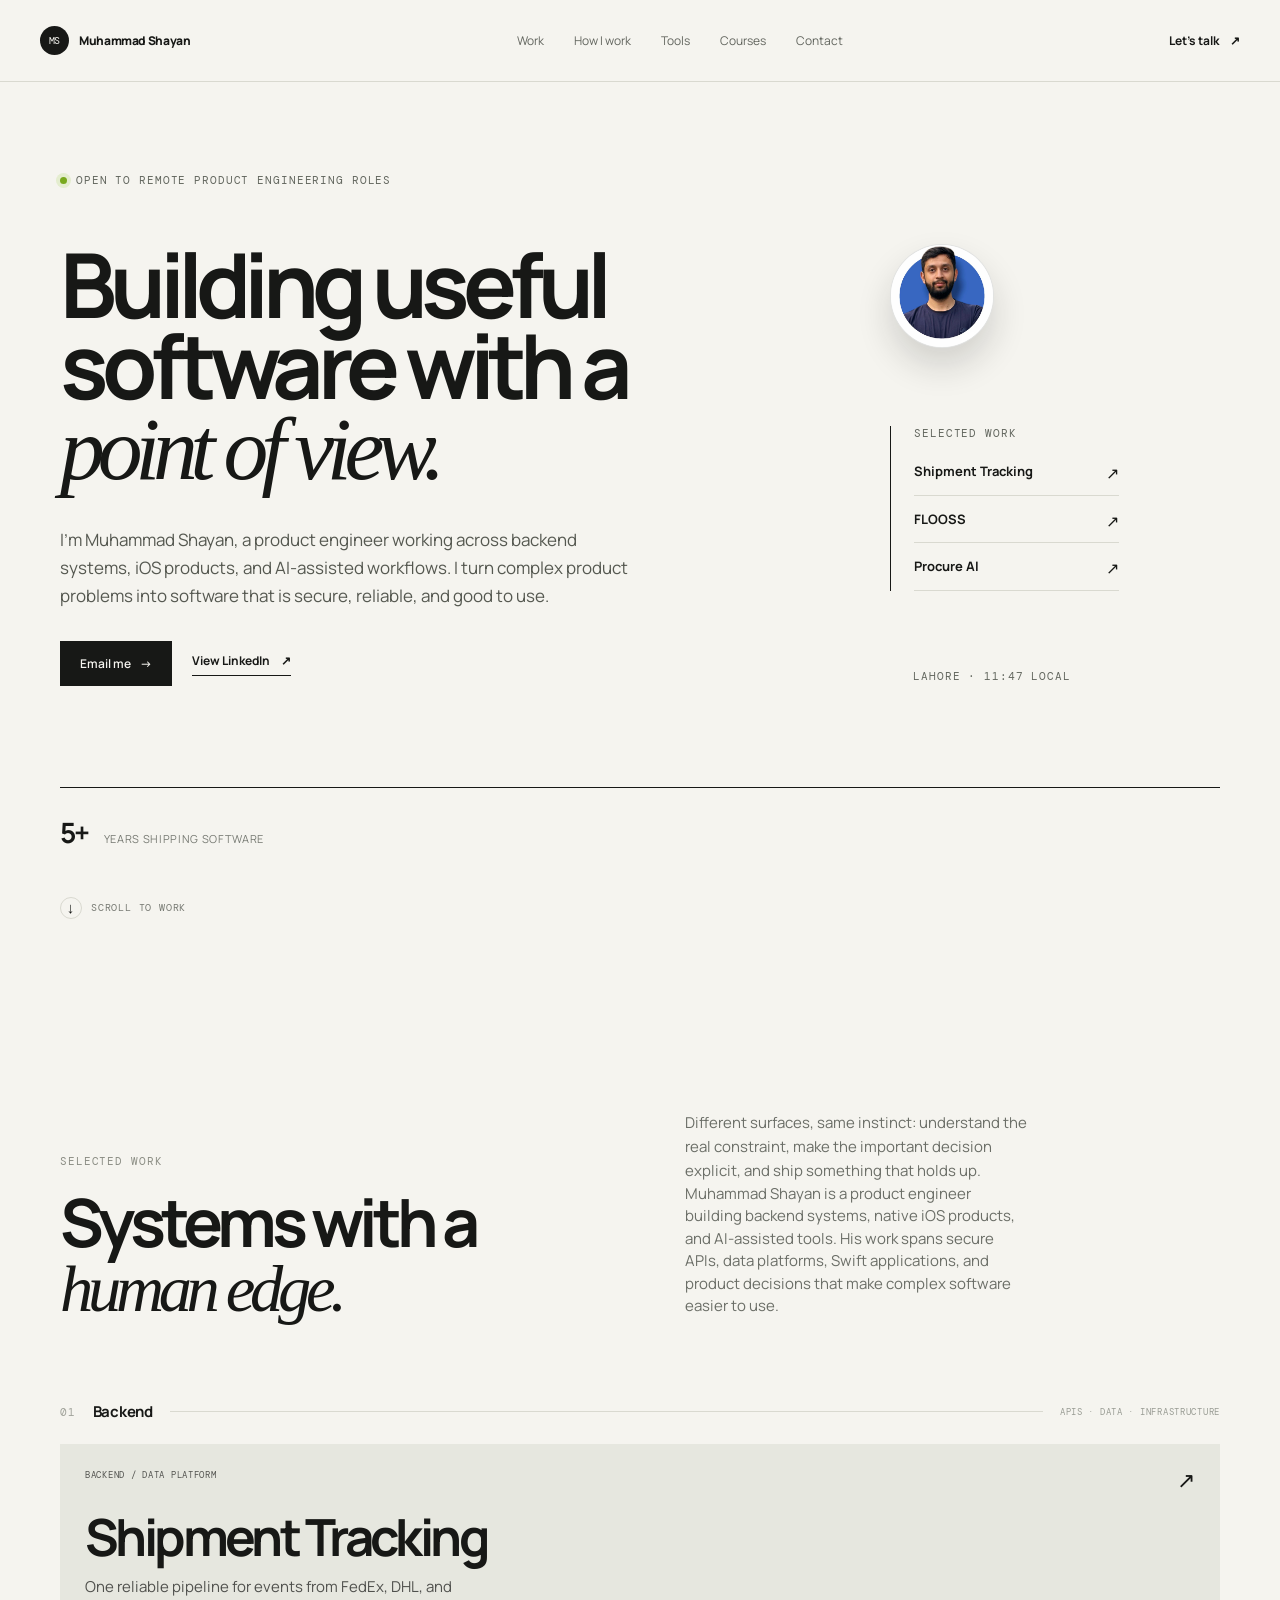
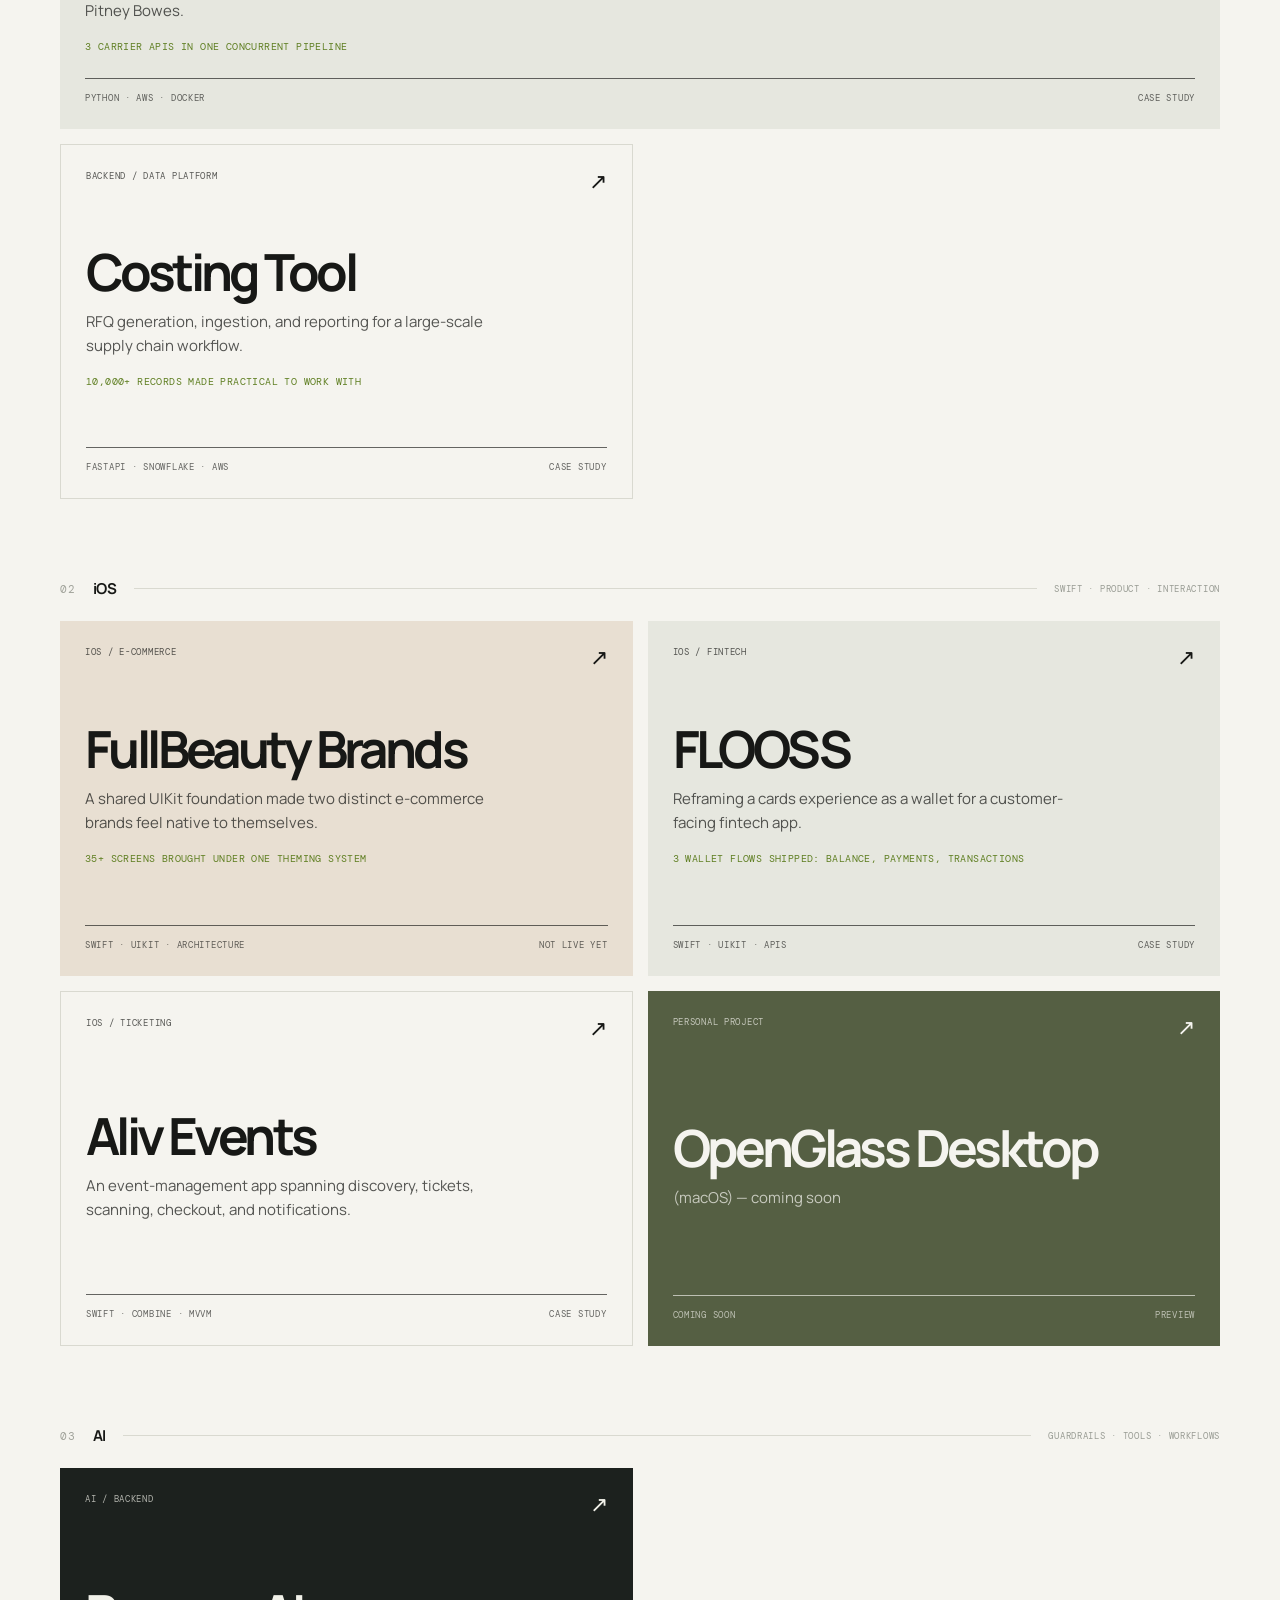
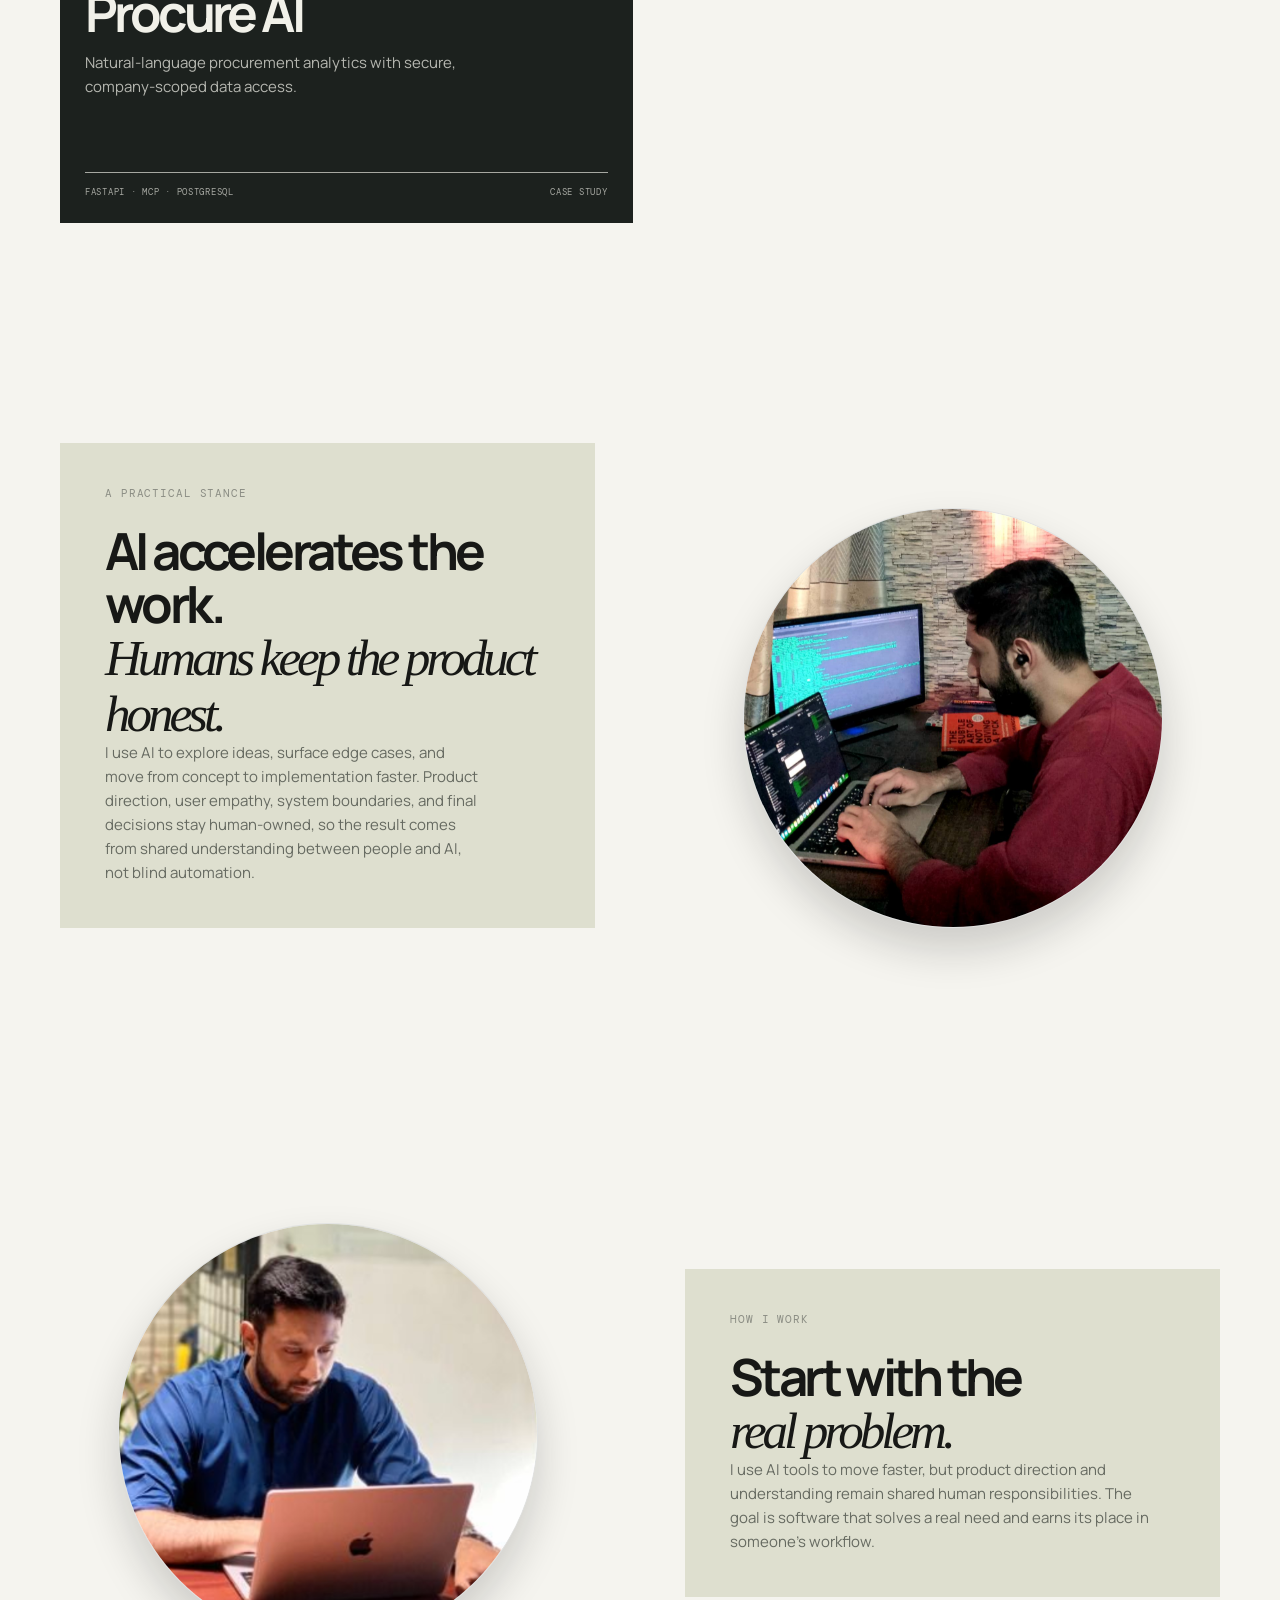
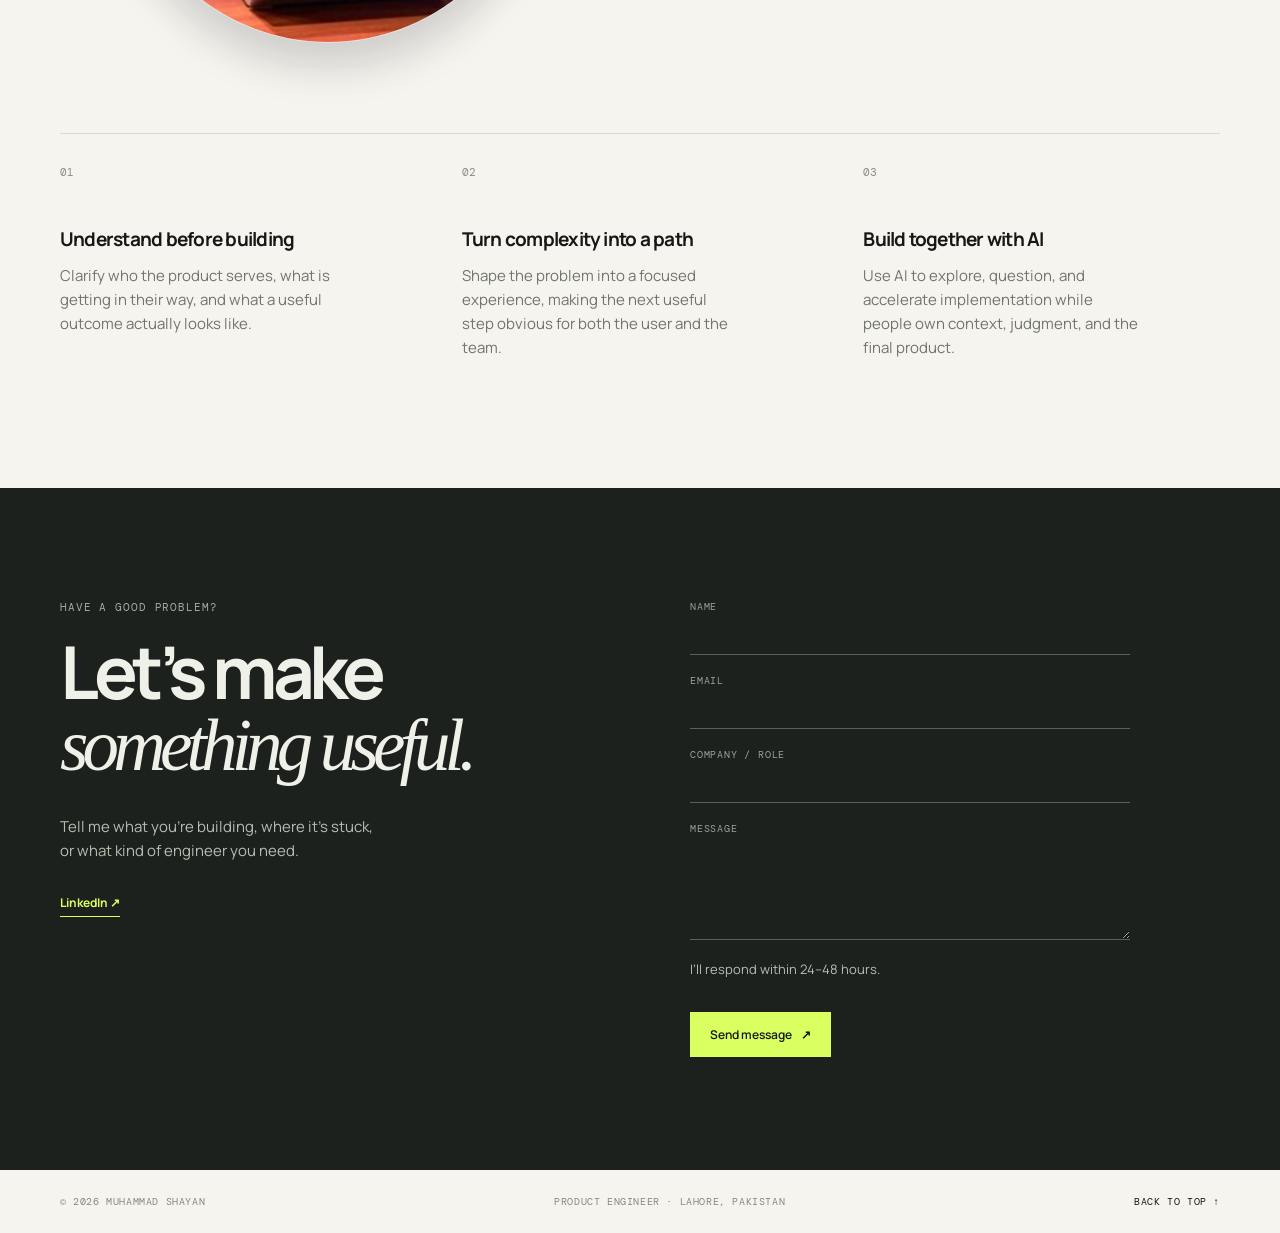
==== commit cb4534da: "Use Muhammad Shayan image for social previews and favicon" ====
--- a/index.html
+++ b/index.html
@@ -6,18 +6,16 @@
   <meta name="description" content="Muhammad Shayan is a product engineer building backend systems, native iOS products, and AI-assisted tools grounded in secure APIs, useful data, and thoughtful UX.">
   <meta name="author" content="Muhammad Shayan">
   <link rel="canonical" href="https://muhammad-shayan-haider.github.io/">
-  <link rel="icon" href="assets/favicon.svg" type="image/svg+xml">
+  <link rel="icon" href="assets/muhammad-shayan.jpg" type="image/jpeg">
   <meta property="og:type" content="website">
   <meta property="og:url" content="https://muhammad-shayan-haider.github.io/">
   <meta property="og:title" content="Muhammad Shayan — Product Engineer">
   <meta property="og:description" content="Backend systems, iOS products, and AI-assisted workflows — built with sound engineering judgment.">
-  <meta property="og:image" content="https://muhammad-shayan-haider.github.io/assets/og-preview.png">
-  <meta property="og:image:width" content="1731">
-  <meta property="og:image:height" content="909">
+  <meta property="og:image" content="https://muhammad-shayan-haider.github.io/assets/muhammad-shayan.jpg">
   <meta name="twitter:card" content="summary_large_image">
   <meta name="twitter:title" content="Muhammad Shayan — Product Engineer">
   <meta name="twitter:description" content="Backend systems, iOS products, and AI-assisted workflows — built with sound engineering judgment.">
-  <meta name="twitter:image" content="https://muhammad-shayan-haider.github.io/assets/og-preview.png">
+  <meta name="twitter:image" content="https://muhammad-shayan-haider.github.io/assets/muhammad-shayan.jpg">
   <script type="application/ld+json">
     {
       "@context": "https://schema.org",
@@ -104,4 +102,4 @@
   <footer class="site-footer section-shell"><span>© 2026 Muhammad Shayan</span><span>Product engineer · Lahore, Pakistan</span><a href="#top">Back to top ↑</a></footer>
   <script src="script.js"></script>
 </body>
-</html>
+</html>
--- a/styles.css
+++ b/styles.css
@@ -360,6 +360,16 @@
   margin: 0 0 4px;
 }
 
+.section-intro > div:last-child {
+  max-width: 345px;
+  color: #6b6e67;
+  margin: 0 0 4px;
+}
+
+.section-intro > div:last-child > p {
+  margin: 0;
+}
+
 .discipline-block {
   margin-top: 78px;
 }
@@ -733,10 +743,25 @@
   }
 
   .site-header {
+    height: auto;
+    min-height: 82px;
+    flex-wrap: wrap;
+    row-gap: 14px;
     padding: 0 22px;
   }
 
   .site-header nav {
+    order: 3;
+    flex: 0 0 100%;
+    min-width: 0;
+    gap: 18px;
+    padding-bottom: 14px;
+    overflow-x: auto;
+    scrollbar-width: none;
+    white-space: nowrap;
+  }
+
+  .site-header nav::-webkit-scrollbar {
     display: none;
   }
 
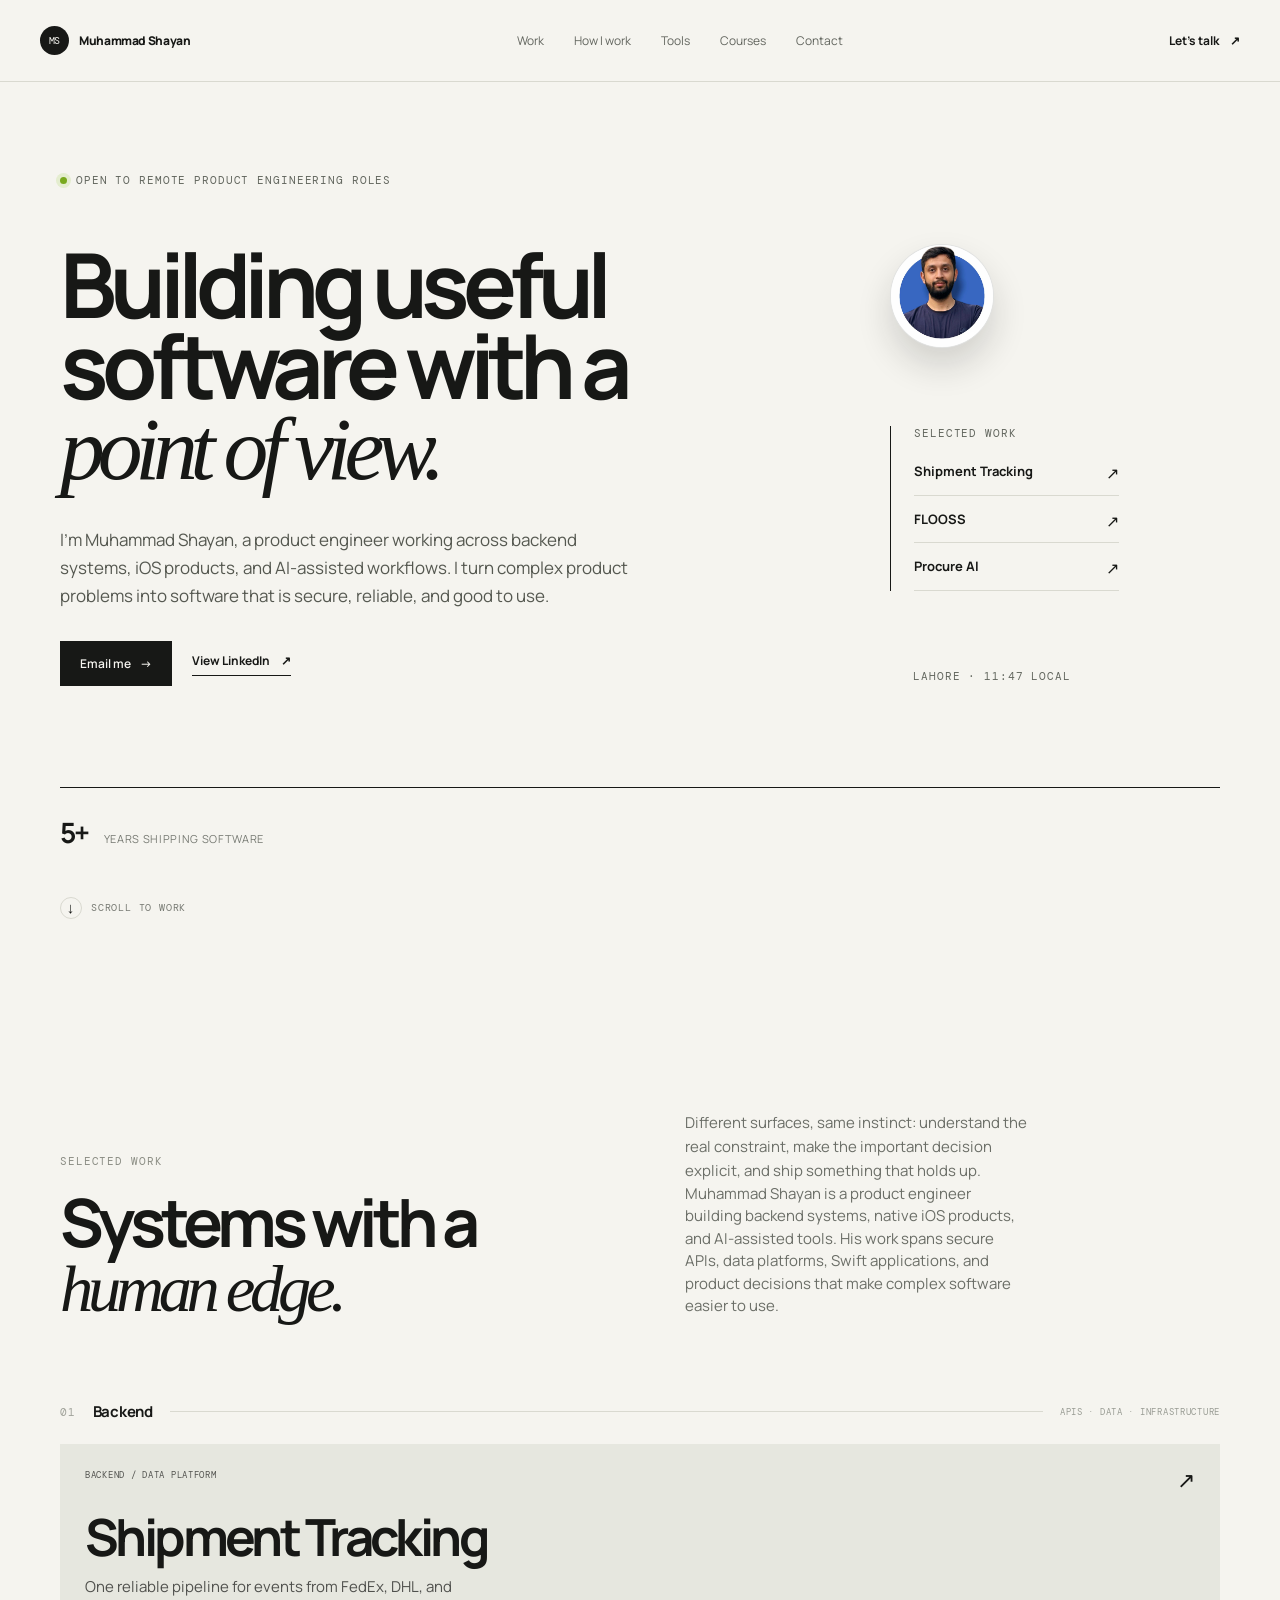
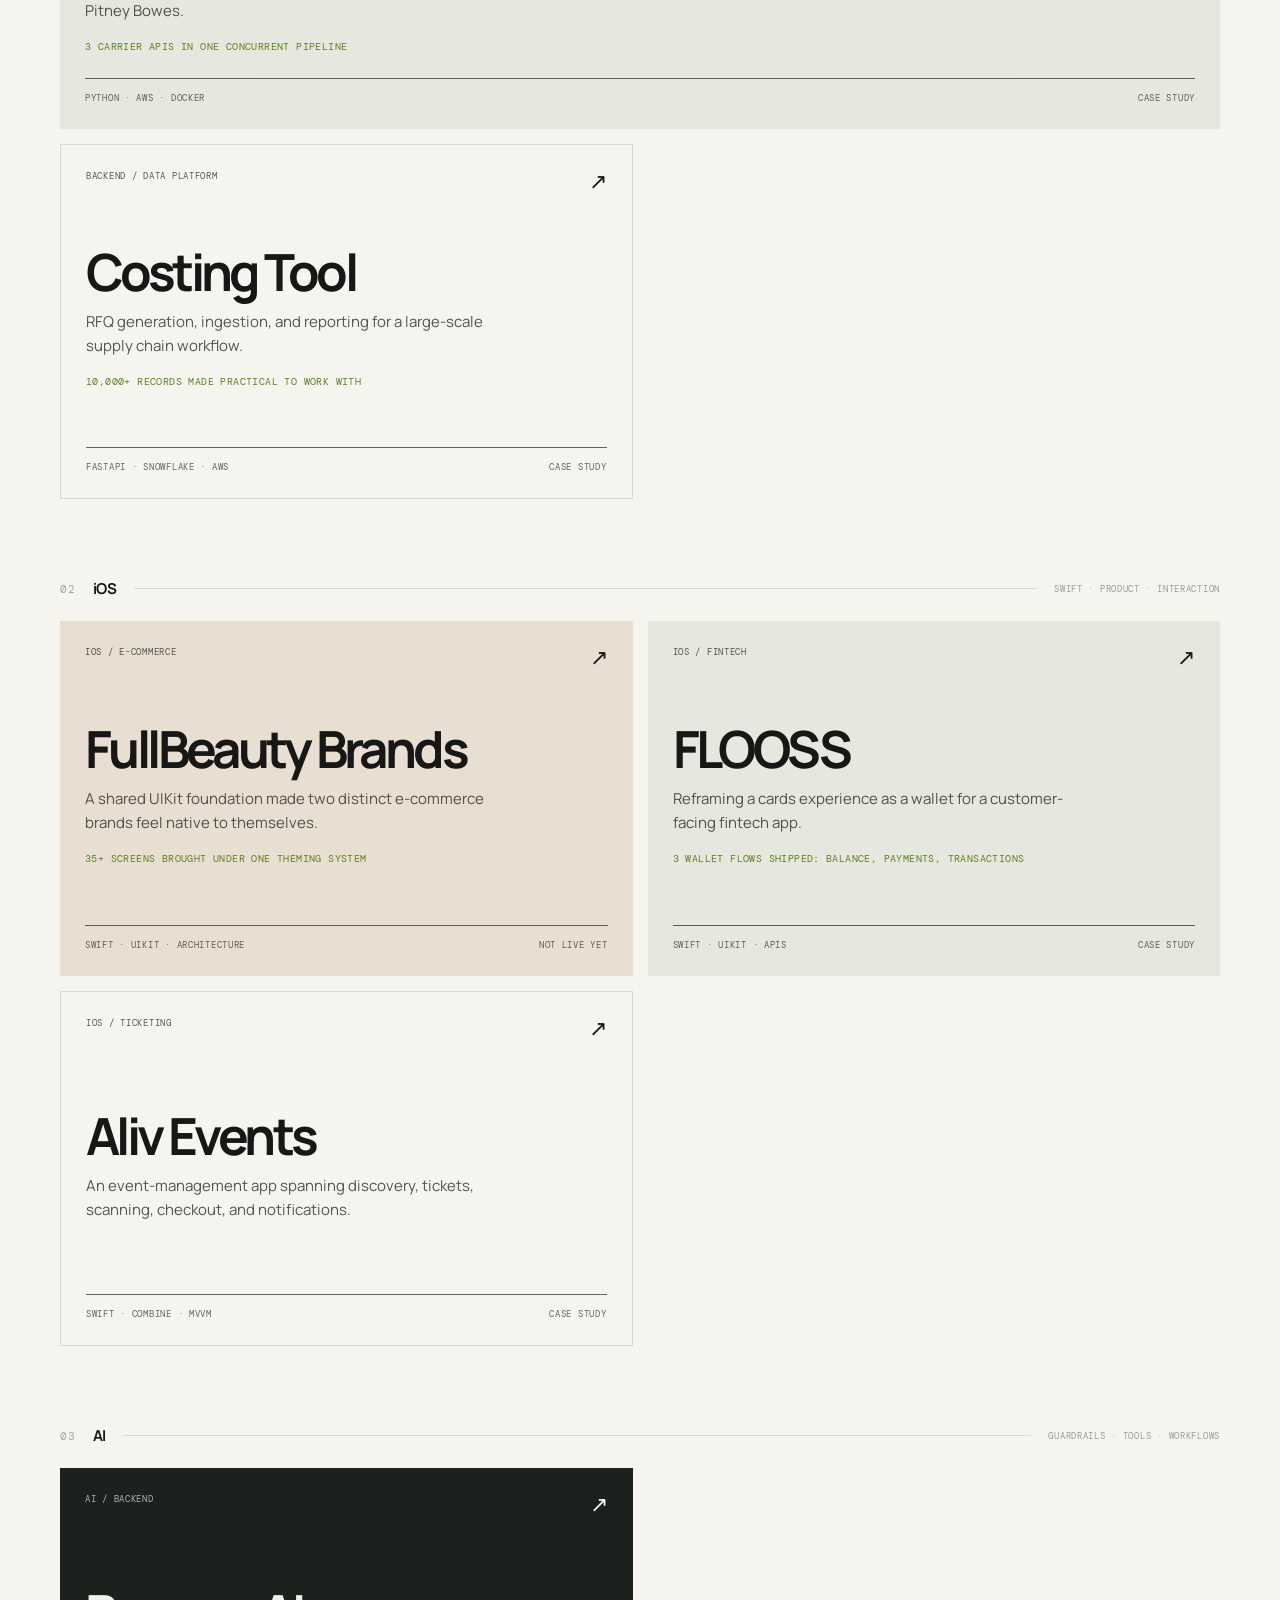
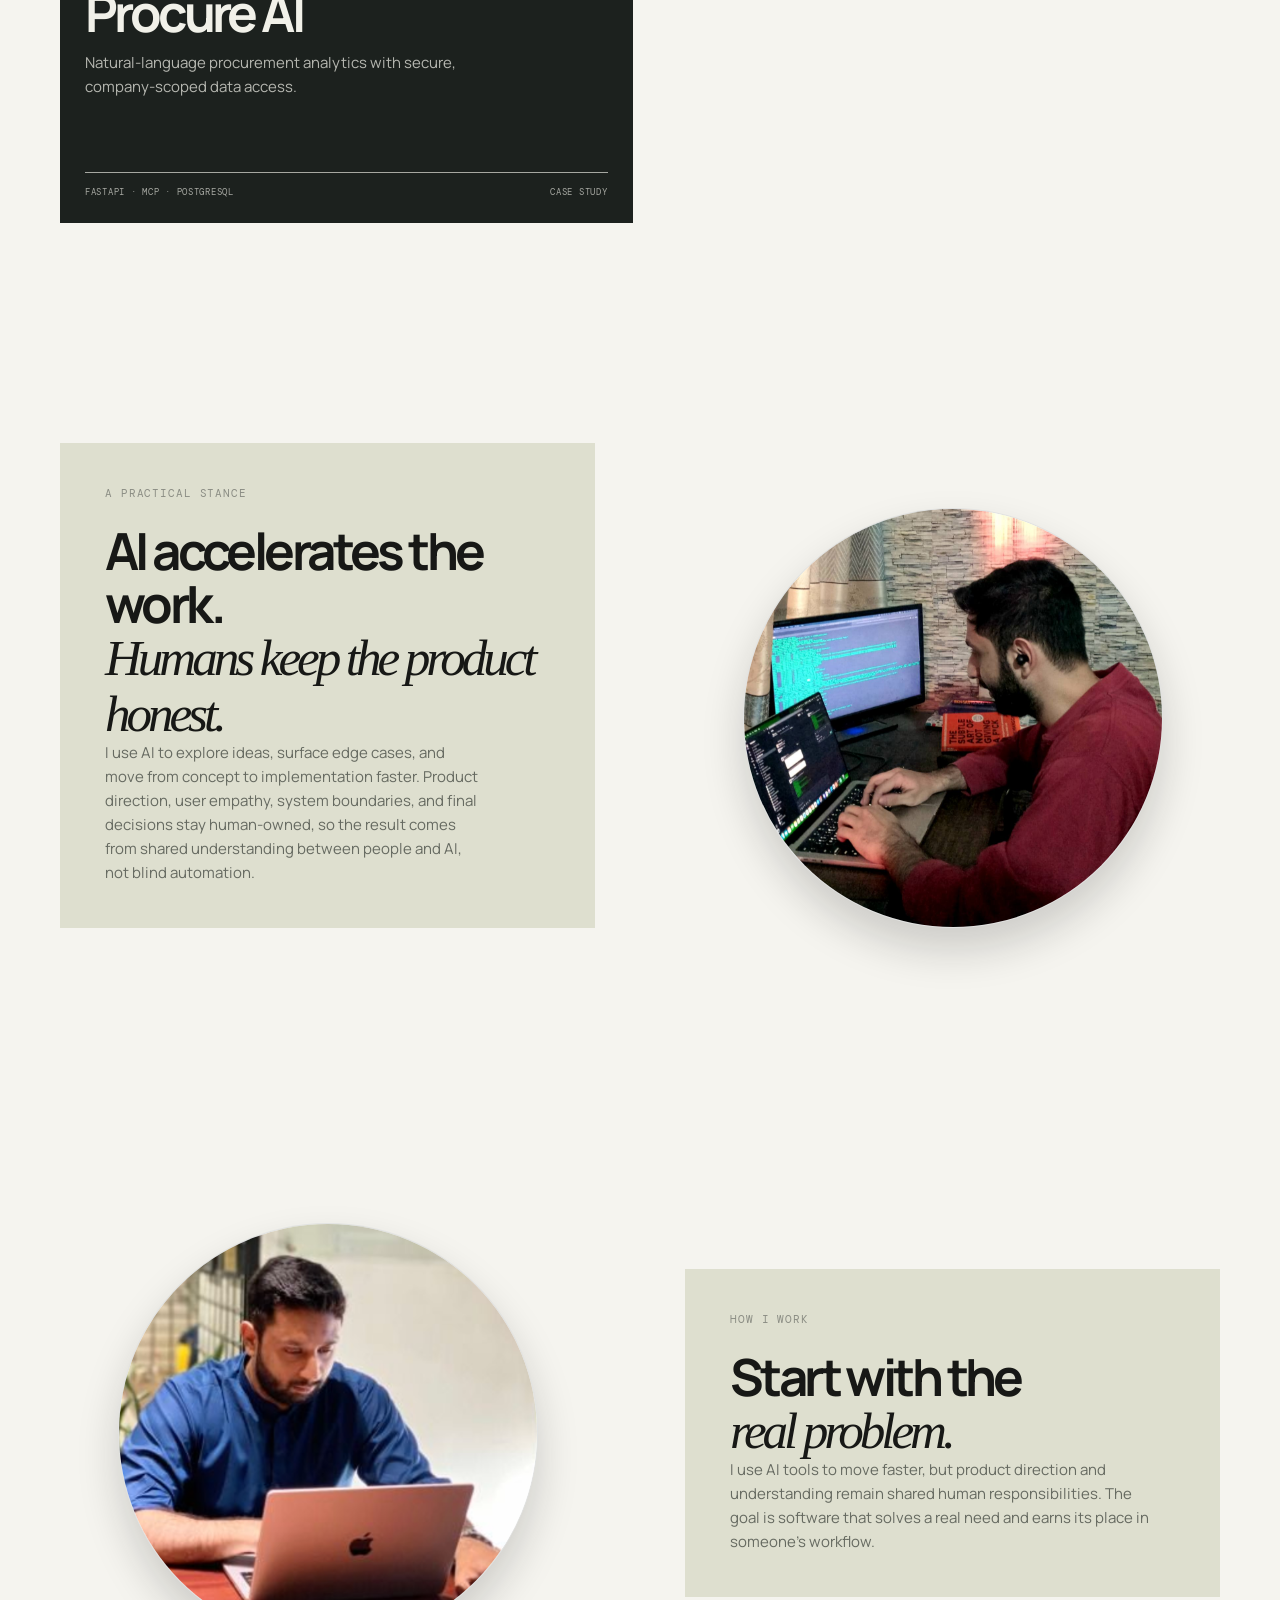
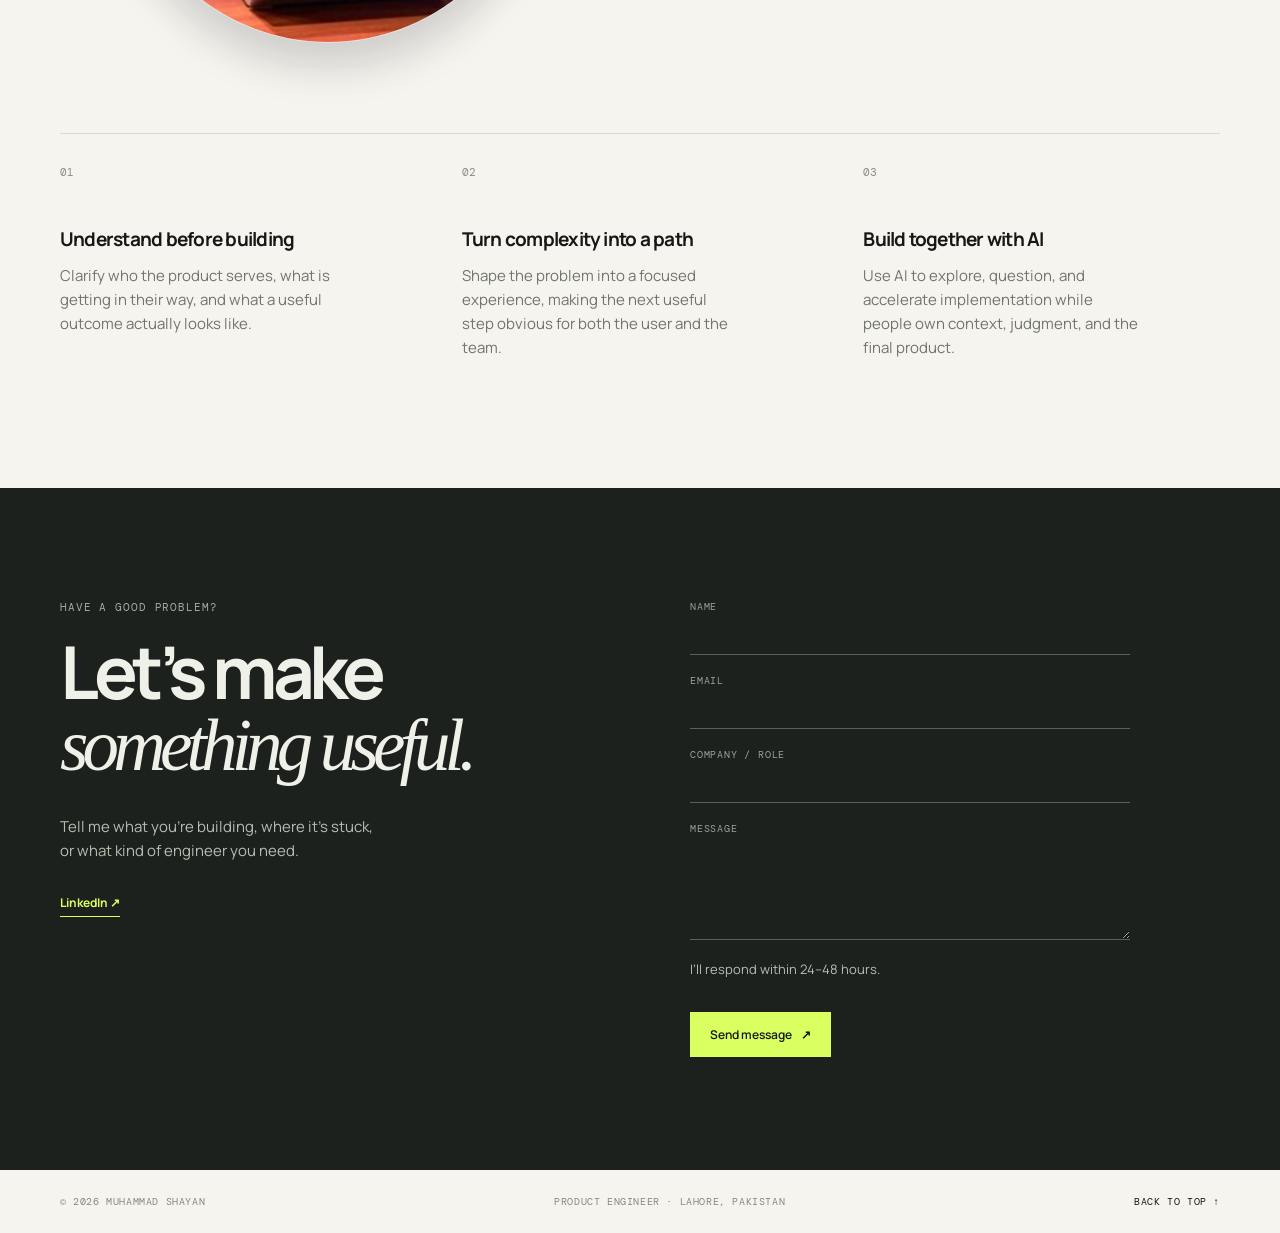
==== commit 06d0e4bd: "Remove OpenGlass from portfolio" ====
--- a/index.html
+++ b/index.html
@@ -30,6 +30,7 @@
   <link rel="preconnect" href="https://fonts.gstatic.com" crossorigin>
   <link href="https://fonts.googleapis.com/css2?family=DM+Mono:wght@400;500&family=Manrope:wght@400;500;600;700;800&display=swap" rel="stylesheet">
   <link rel="stylesheet" href="styles.css">
+  <meta name="google-site-verification" content="2lUdAusrGSJ0vyj9zATzhXYY0Mb_Ny6RSrdr-Fg2oCY">
 </head>
 <body>
   <header class="site-header">
@@ -67,7 +68,6 @@
           <a class="project-card card-warm" href="projects/fullbeauty.html"><div class="card-top"><span class="tag">iOS / E-commerce</span><span class="arrow">↗</span></div><div><h4>FullBeauty Brands</h4><p>A shared UIKit foundation made two distinct e-commerce brands feel native to themselves.</p><span class="outcome">35+ screens brought under one theming system</span></div><div class="card-footer"><span>Swift · UIKit · Architecture</span><span>Not live yet</span></div></a>
           <a class="project-card card-light" href="projects/flooss.html"><div class="card-top"><span class="tag">iOS / Fintech</span><span class="arrow">↗</span></div><div><h4>FLOOSS</h4><p>Reframing a cards experience as a wallet for a customer-facing fintech app.</p><span class="outcome">3 wallet flows shipped: balance, payments, transactions</span></div><div class="card-footer"><span>Swift · UIKit · APIs</span><span>Case study</span></div></a>
           <a class="project-card card-outline" href="projects/aliv-events.html"><div class="card-top"><span class="tag">iOS / Ticketing</span><span class="arrow">↗</span></div><div><h4>Aliv Events</h4><p>An event-management app spanning discovery, tickets, scanning, checkout, and notifications.</p></div><div class="card-footer"><span>Swift · Combine · MVVM</span><span>Case study</span></div></a>
-          <a class="project-card card-dark-accent" href="projects/openglass.html"><div class="card-top"><span class="tag">Personal project</span><span class="arrow">↗</span></div><div><h4>OpenGlass Desktop</h4><p>(macOS) — coming soon</p></div><div class="card-footer"><span>Coming soon</span><span>Preview</span></div></a>
         </div>
       </div>
       <div class="discipline-block" id="ai"><div class="discipline-heading"><span class="section-number">03</span><h3>AI</h3><span class="line"></span><span class="discipline-meta">guardrails · tools · workflows</span></div>
